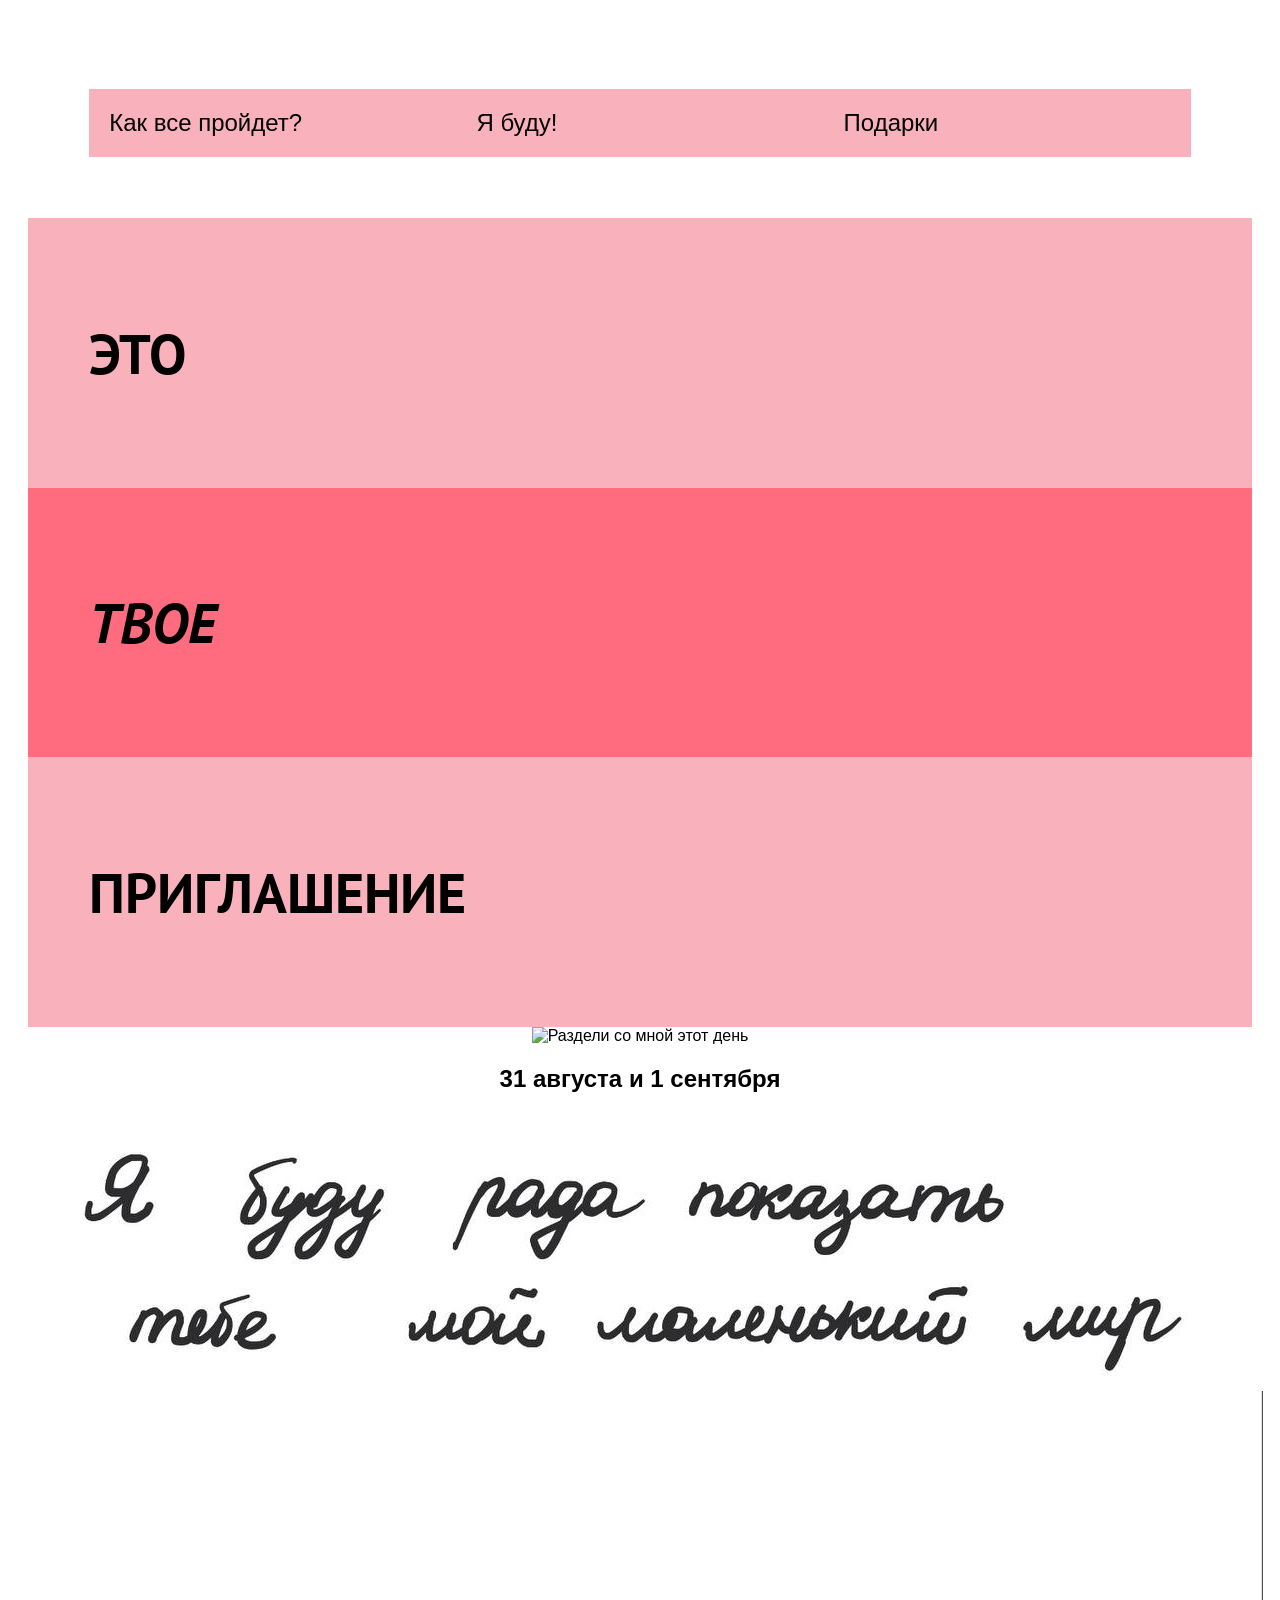
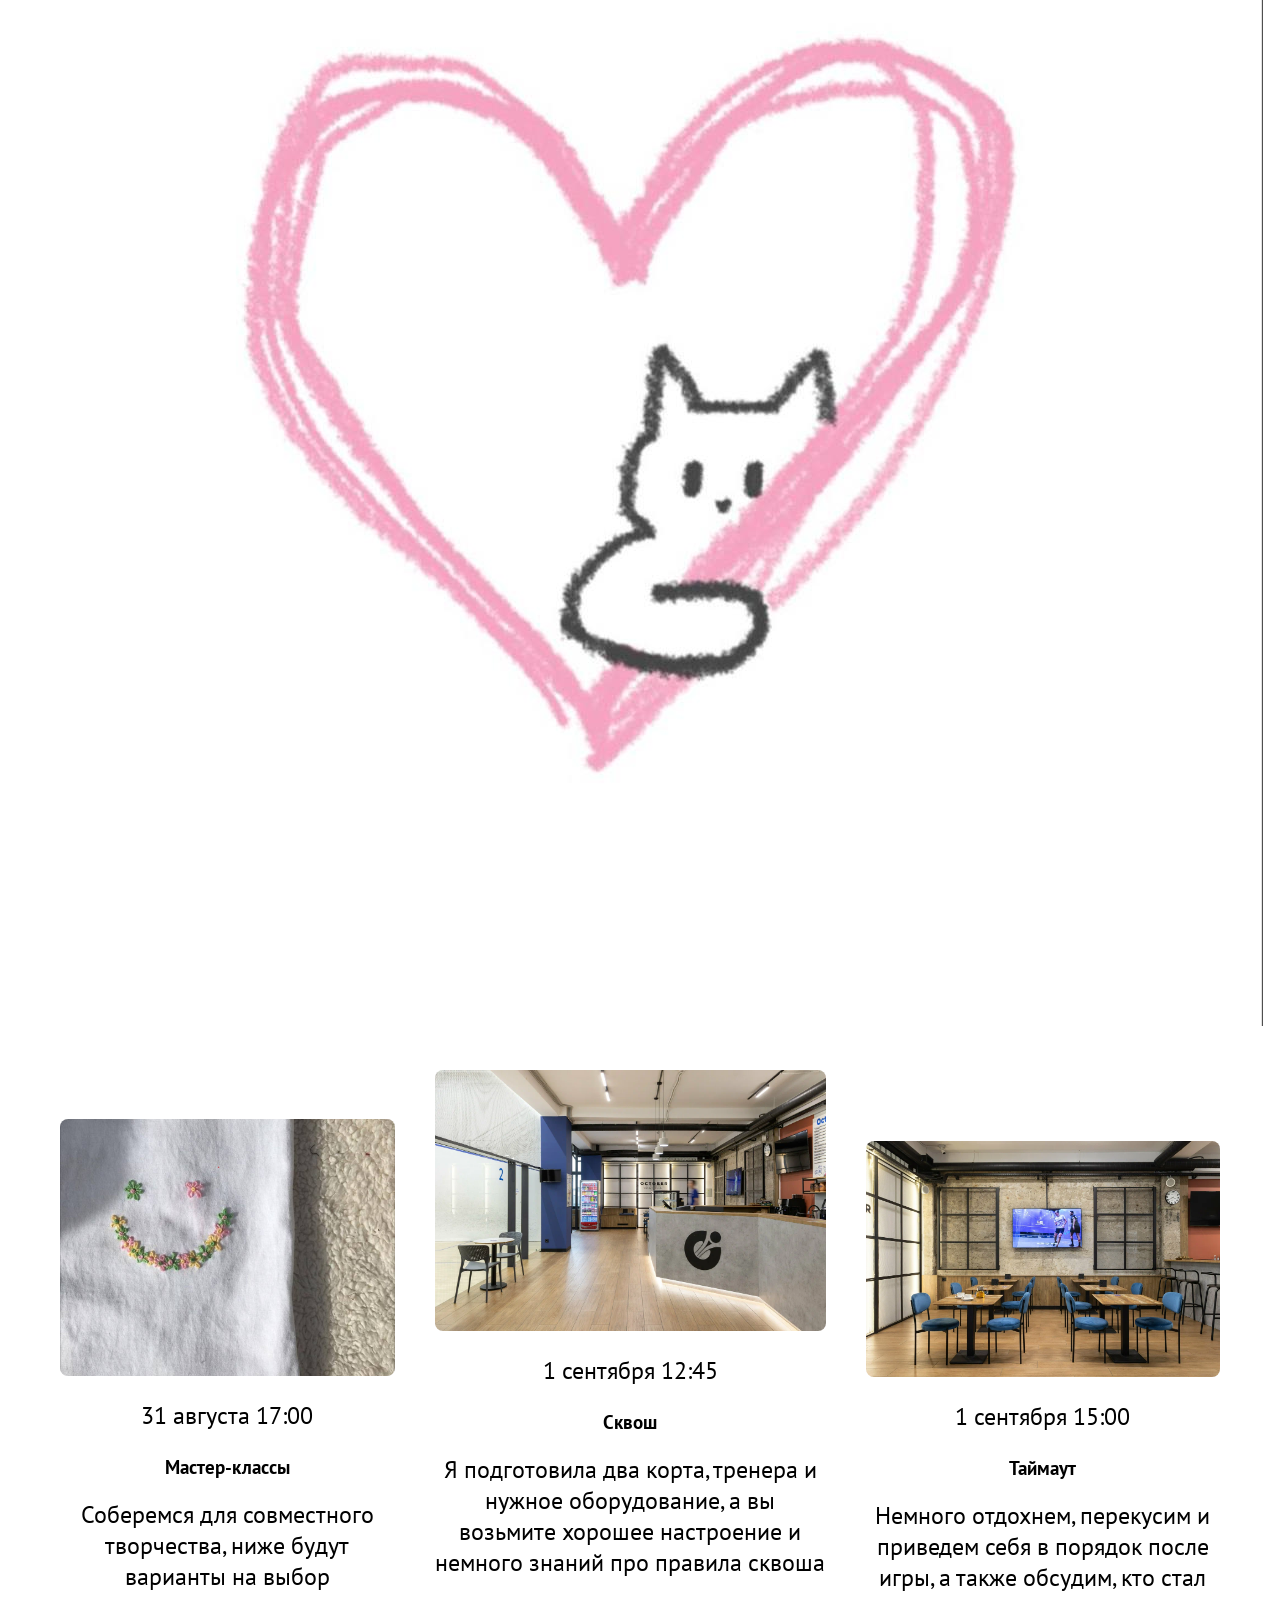
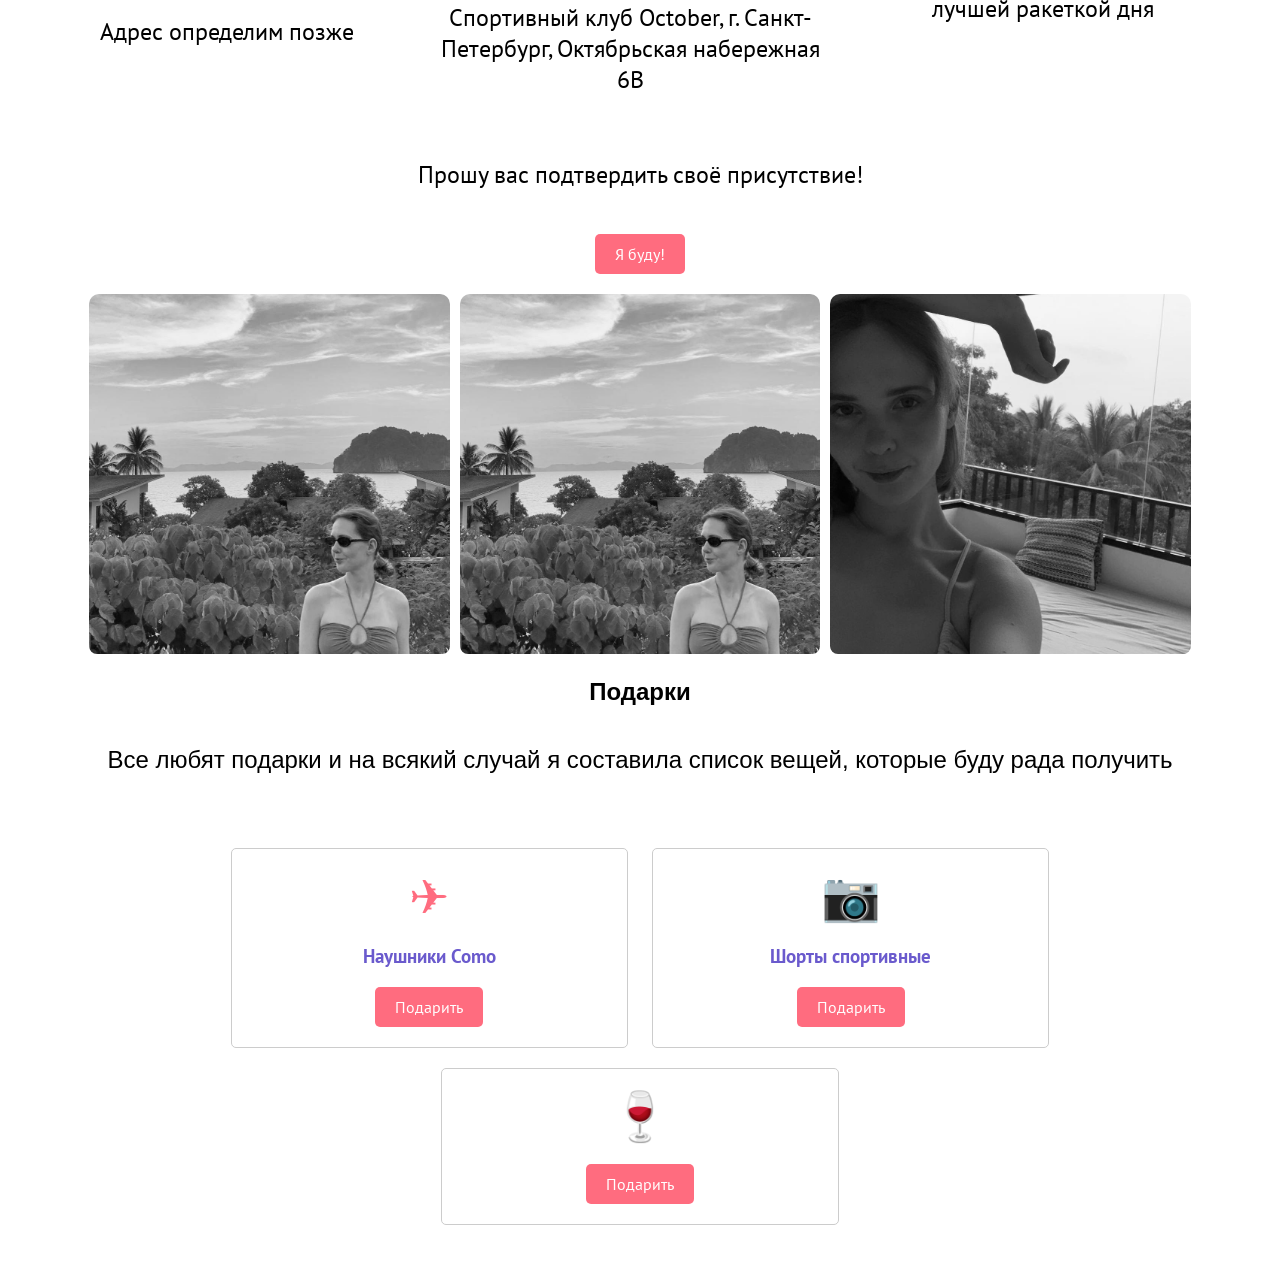
==== index.html @ d622cb95 "Update index.html" ====
<!DOCTYPE html>
<html lang="ru">
<head>
    <link rel="stylesheet" type="text/css" href="style.css">
    <meta charset="UTF-8">
    <title>Dasha's b-day</title>
    <link rel="preconnect" href="https://fonts.googleapis.com">
    <link rel="preconnect" href="https://fonts.gstatic.com" crossorigin>
    <link href="https://fonts.googleapis.com/css2?family=PT+Sans:ital,wght@0,400;0,700;1,400;1,700&display=swap" rel="stylesheet">
</head>
<body>
    <header>
        <div id="menu">
            <a href="#events">Как все пройдет?</a>
            <a href="#applying">Я буду!</a>
            <a href="#gift">Подарки</a>
        </div>
    </header>
    <div class="this">    
        <h1 class="this">ЭТО</h1>
    </div>
    <div class="yours">
        <h1 class="yours">ТВОЕ</h1>
    </div>
    <div class="invitation">
        <h1 class="invitation">ПРИГЛАШЕНИЕ</h1>
    </div class="main">
    <div class="string">
        <img src="string2.jpg"alt="Раздели со мной этот день">
    </div>
    <div class="date">
        <h2>31 августа и 1 сентября</h2>
    </div>
    <div class="string">
        <img src="string1.jpg"alt="Буду рада">
    </div>
    <div class="kitty">
        <img src="kitty.jpg"alt="Kitty">
    </div>
        <div class="content">
            <div class="event"  id="events">
                <img src="hobby.jpg" alt="Фото 3">
                <p>31 августа 17:00</p>
                <h3>Мастер-классы</h3>
                <p class="event-info">Соберемся для совместного творчества, ниже будут варианты на выбор</p>
                <p class="address">Адрес определим позже</p>
            </div>
            <div class="event">
                <img src="squash.webp" alt="Фото 1">
                <p>1 сентября 12:45</p>
                <h3>Сквош</h3>
                <p class="event-info">Я подготовила два корта, тренера и нужное оборудование, а вы возьмите хорошее настроение и немного знаний про правила сквоша</p>
                <p class="address">Спортивный клуб October, г. Санкт-Петербург, Октябрьская набережная 6В</p>
            </div>
            <div class="event">
                <img src="squash2.webp" alt="Фото 2">
                <p>1 сентября 15:00</p>
                <h3>Таймаут</h3>
                <p class="address">Немного отдохнем, перекусим и приведем себя в порядок после игры, а также обсудим, кто стал лучшей ракеткой дня</p>
            </div>
        </div>
        <div class="info">
            <p id="applying">Прошу вас подтвердить своё присутствие!</p>
            <button class="confirmation" onclick="openModal()">Я буду!</button>
            <div role="dialog" id="modal" class="modal">
                <div class="modal-content">
                    <span class="close" onclick="closeModal()">&times;</span>
                    <script src="https://forms.yandex.ru/_static/embed.js"></script>
                    <iframe id="iframeModal" src="https://forms.yandex.ru/u/66bcd2cb50569017d92f8693/?iframe=1" frameborder="0" name="ya-form-66bcd2cb50569017d92f8693"></iframe>
                </div>
            </div>
            <script>
                function openModal() {
                    document.getElementById('modal').style.display = 'block';
                }
        
                function closeModal() {
                    document.getElementById('modal').style.display = 'none';
                }
        
                window.onclick = function(event) {
                    var modal = document.getElementById('modal');
                    if (event.target == modal) {
                        closeModal();
                    }
                }
            </script>                
        </div>
        <div class="gallery">
            <div class="photo">
                <img src="photo2.jpg" alt="Фото 1">
            </div>
            <div class="photo">
                <img src="photo2.jpg"Фото 2">
            </div>
            <div class="photo">
                <img src="photo3.jpg" alt="Фото 3">
            </div>
        </div>
        <h2 class="header">Подарки</h2>
        <p class="gifts-container">
            Все любят подарки и на всякий случай я составила список вещей, которые буду рада получить
        </p>
        <div class="gifts-container">
            <div class="gift">
                <span class="gift-icon">&#x2708;</span>
                <h3><a href=""></a>Наушники Como</h3>
                <button type="button">Подарить</button>
            </div>
            <div class="gift">
                <span class="gift-icon">&#x1F4F7;</span>
                <h3><a href=""></a>Шорты спортивные</h3>
                <button type="button">Подарить</button>
            </div>
            <div class="gift" id="gift">
                <span class="gift-icon">&#x1F377;</span>
                <h3></h3>
                <button type="button">Подарить</button>
            </div>
        </div>    
</body>
</html>
---- style.css ----
body {
    font-family: sans-serif, 'PT Sans';
    background-color: #fff;
    color: #000;
    text-align: center;
    padding: 20px;
}

header {
    font-size: 20px;
    margin-bottom: 0px;
    display: flex;
    justify-content: space-between;
    padding: 0;
}

header a {
    color: #363636;
    width: 100%; /* Ensures that header spans the full width */
    background-color: #f9b2bc; /* Set color as #f9b2bc for the header */
    display: flex; /* Make the header a flex container */
    padding: 20px;
    font-size: 24px;
}

header #menu {
    padding: 5%;
    width: 100%; /* Menu items will occupy the entire width of the header */
    display: flex; /* List items positioned in a row */
    justify-content: space-around; /* Equal space between items */
}

header a {
    color: #000; /* black text */
    text-decoration: none; /* Removing underline from link */
    padding: 20px;
    transition: all 0.3s ease; /* Added transition for smooth change of color */
}

header a:hover {
    color: #666666;
}

h1 {
    font-family: 'PT Sans';
    font-size: 56px;
    padding: 5%;
}

div.this, div.invitation {
    display: flex;
    background-color: #f9b2bc;
}

div.yours {
    display: flex;
    background-color: #ff6c7f;
}

h1.this, h1.invitation {
    font-weight: bold;
    text-align: right;
}

h1.yours {
    font-style: italic;
    text-align: left;
}

@keyframes fadeIn {
  0% {opacity: 0;}
  100% {opacity: 1;}
}

.this, .yours, .invitation {
  opacity: 0;
  animation: fadeIn 2s ease-in-out forwards;
}

.this {
  animation-delay: 1s;
}

.yours {
  animation-delay: 2s;
}

.invitation {
  animation-delay: 3s;
}


p, .address {
    font-size: 24px; /* for .address it was 14px before */
    margin-top: 20px;
}

.content {
    display: flex;
    max-width: 1200px;
    margin: 20px auto;
    justify-content: space-around;
    align-items: center;
}

.event {
    font-family: 'PT Sans';
    margin: 20px;
}

.event img, .photo img {
    max-width: 100%;  
    border-radius: 8px;
}

.info {
    font-family: 'PT Sans';
    max-width: 500px;
    margin: 20px auto;
}

.info h3, .gift h3 {
    font-family: 'PT Sans';
    color: #6A5ACD;
}

#modal {
  display: none; 
  position: fixed;
  z-index: 1;
  left: 0;
  top: 0;
  width: 100%;
  height: 100%;
  overflow: auto;
  background-color: rgba(0,0,0,0.4);
}

#iframeModal {
  position: absolute;
  top: 50%;
  left: 50%;
  transform: translate(-50%, -50%);
  width: 80%;
  height: 80%;
  padding: 20px;
  border: 1px solid #888;
  border-radius: 2%;
  box-shadow: 0 4px 8px 0 rgba(0,0,0,0.2),0 6px 20px 0 rgba(0,0,0,0.8);
  animation: animatetop 0.4s;
}

@keyframes animatetop {
  from {top: -300px; opacity: 0}
  to {top: 0; opacity: 1}
}

.confirmation, .gift button {
    background-color: #ff6c7f;
    color: #fff;
    font-family: 'PT Sans';
    border: none;
    padding: 10px 20px;
    font-size: 16px;
    cursor: pointer;
    border-radius: 5px;
}

.confirmation {
    margin-top: 20px;
    font-family: 'PT Sans';
}

.close {
    color: #aaa;
    font-size: 28px; 
    font-weight: bold;
}

.close:hover,
.close:focus {
    color: black;
    text-decoration: none;
}

.gallery {
    display: flex;
    flex-wrap: wrap;
    width: 90%;
    max-width: 1200px;
    margin: 10px auto;
    gap: 10px;
    justify-content: center;
}

.photo {
    flex: 1 1 300px;
    border-radius: 10px;
    overflow: hidden;
}

.gifts-container {
    text-align: center;
    padding: 20px;
}

.gift {
    display: inline-block;
    width: 30%;
    margin: 10px;
    padding: 20px;
    border: 1px solid #ccc;
    border-radius: 5px;
}

.gift-icon {
    font-size: 48px;
    color: #ff6c7f;
}

.gift p {
    font-family: 'PT Sans';
    font-size: 14px;
    color: #666;
}

.gift button:hover {
    background-color: #f9b2bc;
}

address, .pt-sans-regular, .pt-sans-bold, .pt-sans-regular-italic, .pt-sans-bold-italic {
  font-family: "PT Sans", system-ui;
  font-weight: 400;
  font-style: normal;
}

.pt-sans-bold, .pt-sans-bold-italic {
  font-weight: 700;
}

.pt-sans-regular-italic, .pt-sans-bold-italic {
  font-style: italic;
}
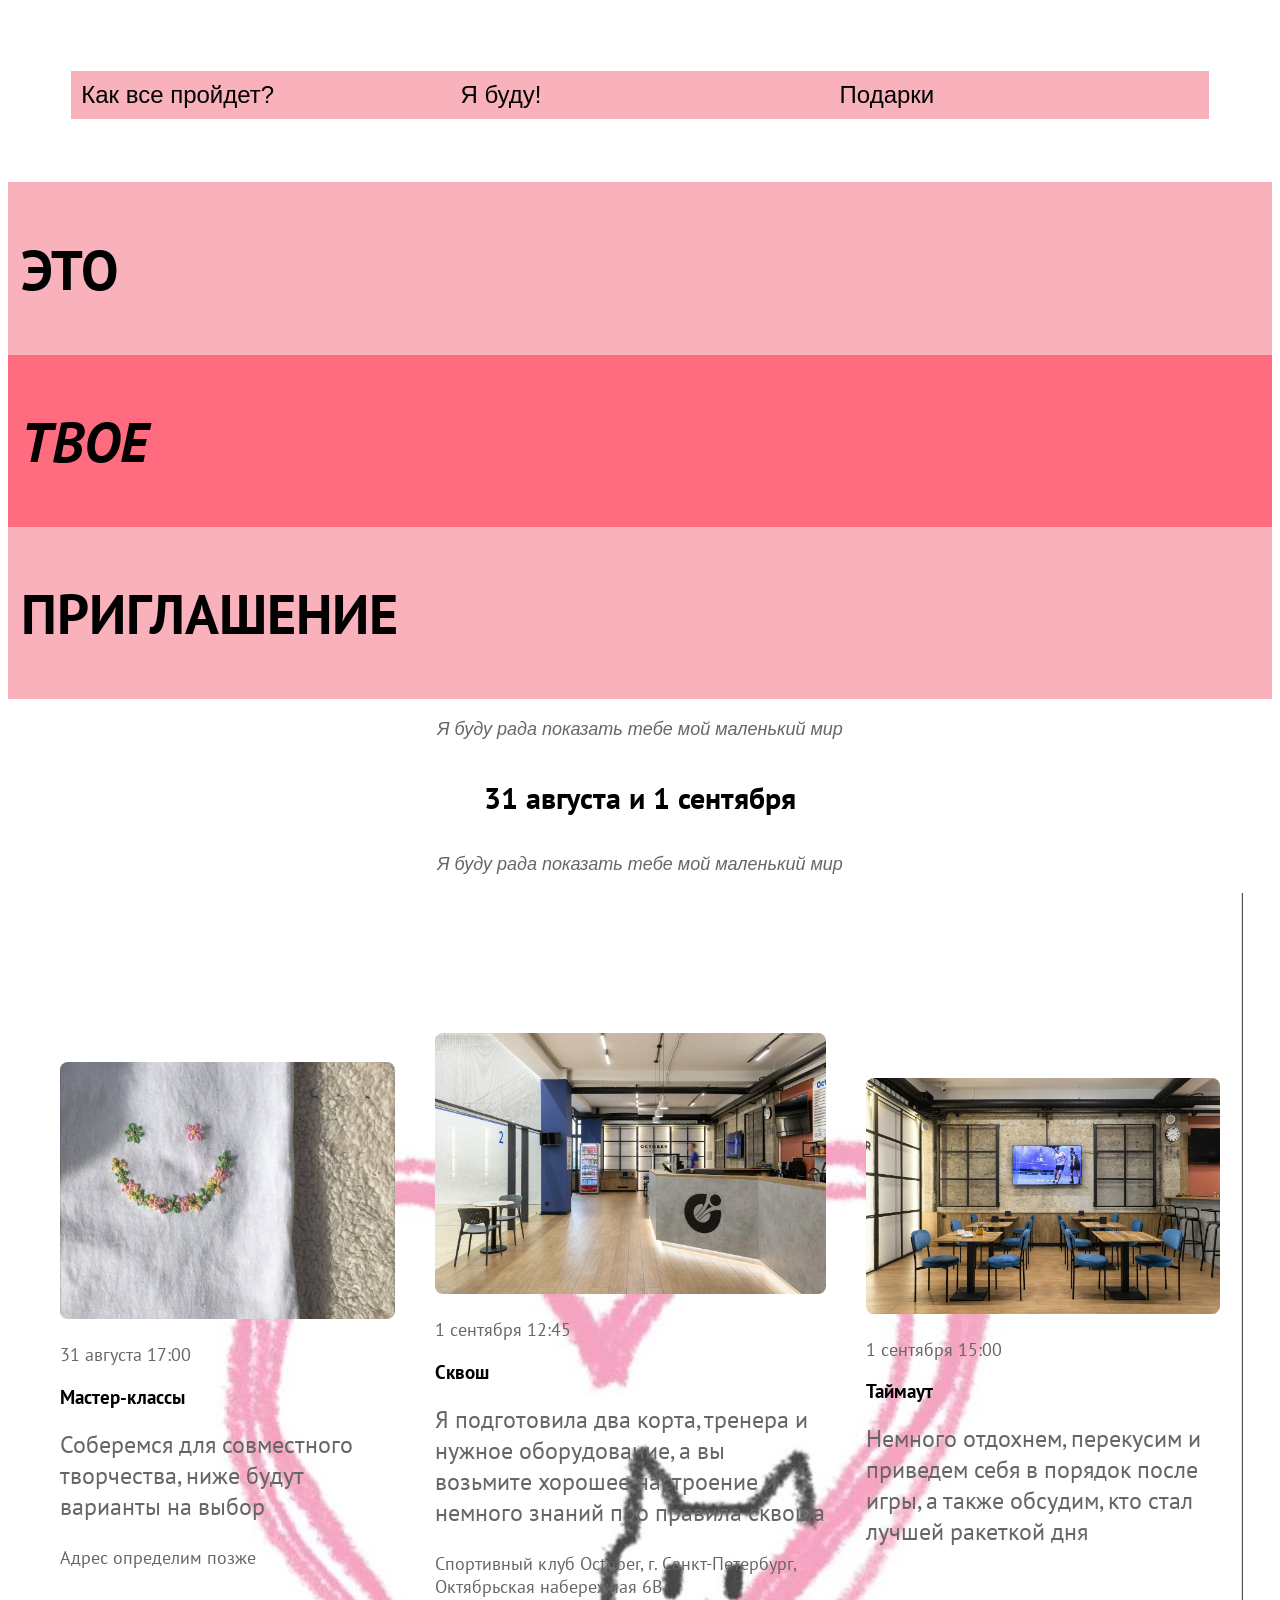
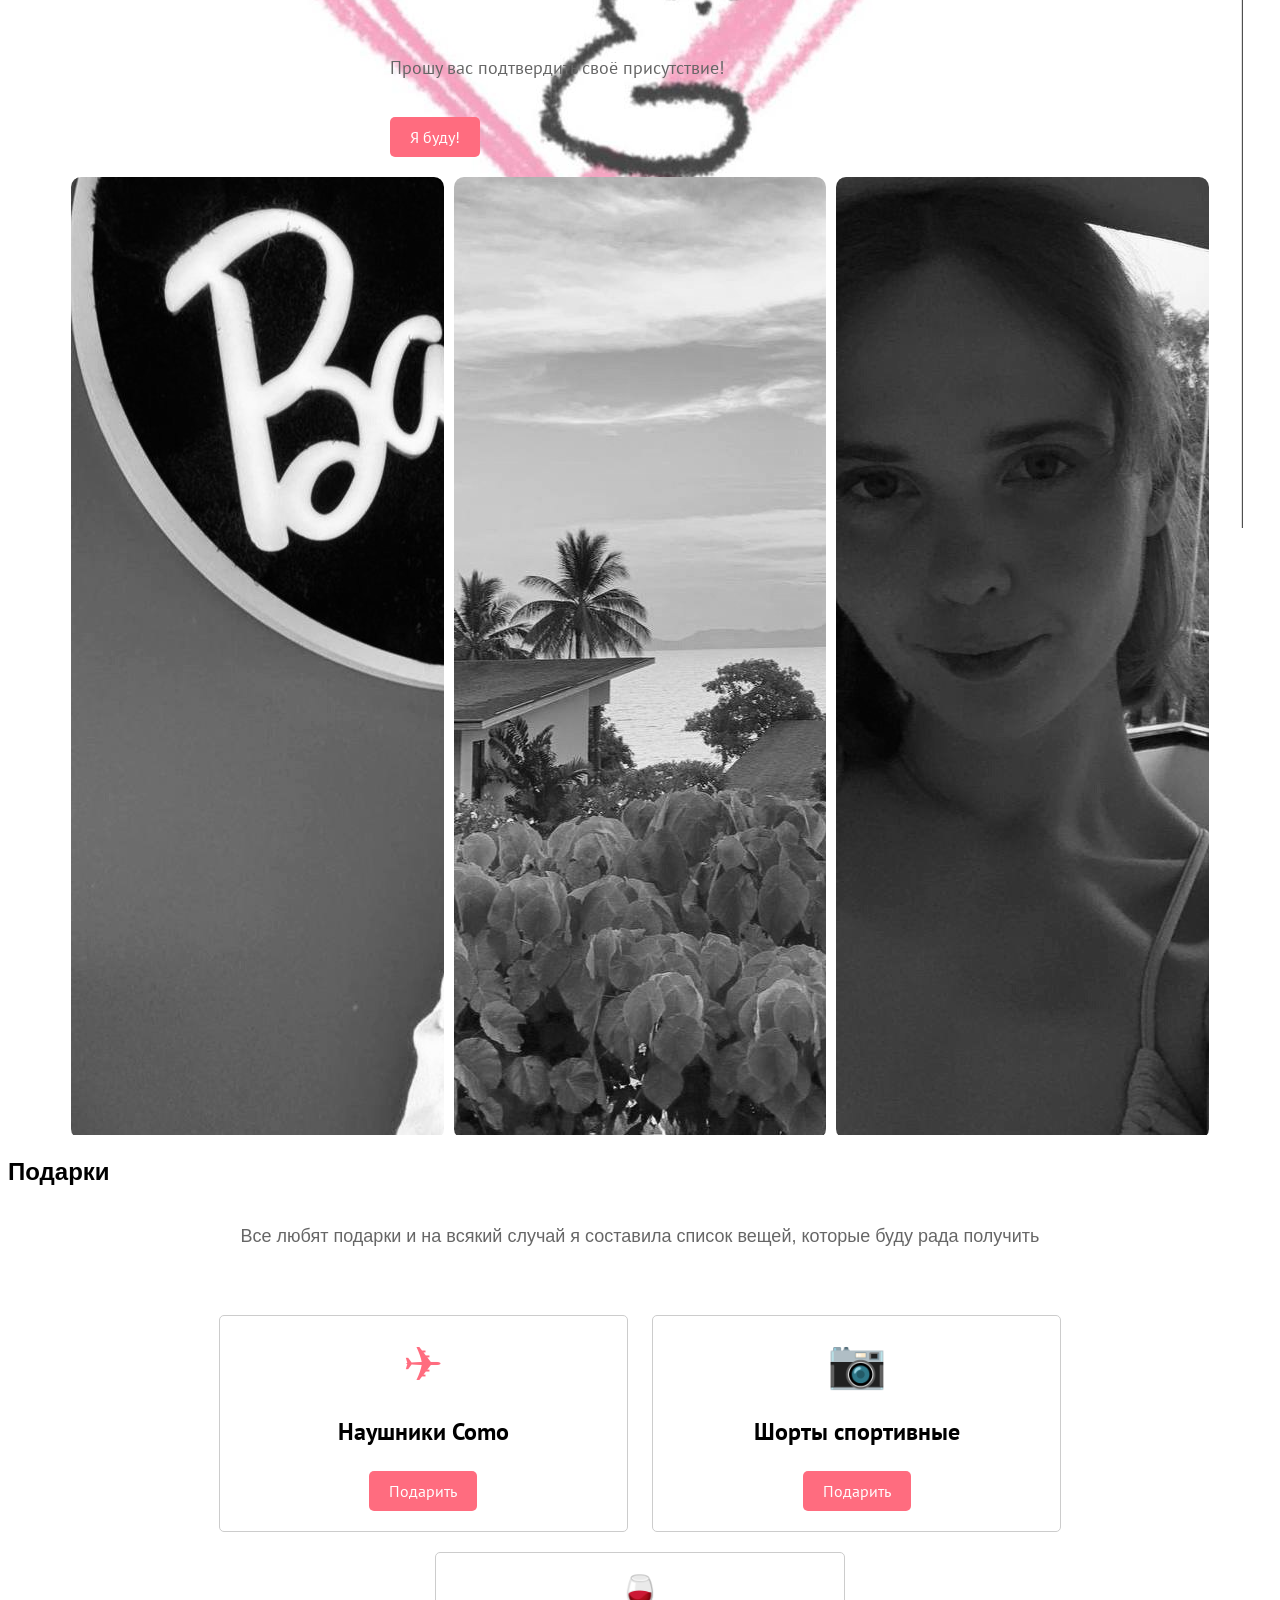
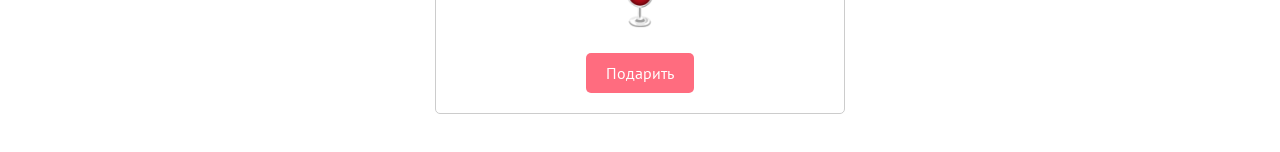
==== commit 13049f95: "Update index.html" ====
--- a/index.html
+++ b/index.html
@@ -26,13 +26,13 @@
         <h1 class="invitation">ПРИГЛАШЕНИЕ</h1>
     </div class="main">
     <div class="string">
-        <img src="string2.jpg"alt="Раздели со мной этот день">
+        <p>Я буду рада показать тебе мой маленький мир</p>
     </div>
     <div class="date">
         <h2>31 августа и 1 сентября</h2>
     </div>
     <div class="string">
-        <img src="string1.jpg"alt="Буду рада">
+        <p>Я буду рада показать тебе мой маленький мир</p>
     </div>
     <div class="kitty">
         <img src="kitty.jpg"alt="Kitty">
@@ -56,7 +56,7 @@
                 <img src="squash2.webp" alt="Фото 2">
                 <p>1 сентября 15:00</p>
                 <h3>Таймаут</h3>
-                <p class="address">Немного отдохнем, перекусим и приведем себя в порядок после игры, а также обсудим, кто стал лучшей ракеткой дня</p>
+                <p class="event-info">Немного отдохнем, перекусим и приведем себя в порядок после игры, а также обсудим, кто стал лучшей ракеткой дня</p>
             </div>
         </div>
         <div class="info">
@@ -88,16 +88,16 @@
         </div>
         <div class="gallery">
             <div class="photo">
-                <img src="photo2.jpg" alt="Фото 1">
+                <img src="photo1.jpg" alt="Фото 1">
             </div>
             <div class="photo">
-                <img src="photo2.jpg"Фото 2">
+                <img src="photo2.jpg" alt="Фото 2">
             </div>
             <div class="photo">
                 <img src="photo3.jpg" alt="Фото 3">
             </div>
         </div>
-        <h2 class="header">Подарки</h2>
+        <h2 class="header" id="gift">Подарки</h2>
         <p class="gifts-container">
             Все любят подарки и на всякий случай я составила список вещей, которые буду рада получить
         </p>
--- a/style.css
+++ b/style.css
@@ -2,8 +2,8 @@
     font-family: sans-serif, 'PT Sans';
     background-color: #fff;
     color: #000;
-    text-align: center;
-    padding: 20px;
+    text-align: left;
+    padding: 0;
 }
 
 header {
@@ -18,6 +18,7 @@
     color: #363636;
     width: 100%; /* Ensures that header spans the full width */
     background-color: #f9b2bc; /* Set color as #f9b2bc for the header */
+    text-align: center;
     display: flex; /* Make the header a flex container */
     padding: 20px;
     font-size: 24px;
@@ -33,8 +34,8 @@
 header a {
     color: #000; /* black text */
     text-decoration: none; /* Removing underline from link */
-    padding: 20px;
-    transition: all 0.3s ease; /* Added transition for smooth change of color */
+    padding: 10px;
+    transition: all 0.1s ease; /* Added transition for smooth change of color */
 }
 
 header a:hover {
@@ -44,7 +45,13 @@
 h1 {
     font-family: 'PT Sans';
     font-size: 56px;
-    padding: 5%;
+    padding: 1%;
+}
+
+.string p {
+    text-align: center;
+    font-style: italic;
+    font-weight: lighter;
 }
 
 div.this, div.invitation {
@@ -67,6 +74,19 @@
     text-align: left;
 }
 
+.date h2 {
+    font-family: 'PT Sans';
+    font-size: 30px;
+    padding: 1%;
+    text-align: center;
+}
+
+.kitty {
+    display: flexbox;
+    max-width: 100px;
+    max-height: 100px;
+}
+
 @keyframes fadeIn {
   0% {opacity: 0;}
   100% {opacity: 1;}
@@ -91,8 +111,9 @@
 
 
 p, .address {
-    font-size: 24px; /* for .address it was 14px before */
+    font-size: 18px; /* for .address it was 14px before */
     margin-top: 20px;
+    color: #666;
 }
 
 .content {
@@ -108,11 +129,17 @@
     margin: 20px;
 }
 
-.event img, .photo img {
+.event img, .photo img .string img{
     max-width: 100%;  
     border-radius: 8px;
 }
 
+p.event-info {
+    font-family: 'PT Sans';
+    font-size: 24px;
+    color: #666;
+}
+
 .info {
     font-family: 'PT Sans';
     max-width: 500px;
@@ -121,7 +148,8 @@
 
 .info h3, .gift h3 {
     font-family: 'PT Sans';
-    color: #6A5ACD;
+    font-size: 24px;
+    color: #000000;
 }
 
 #modal {
@@ -164,6 +192,7 @@
     font-size: 16px;
     cursor: pointer;
     border-radius: 5px;
+    align-items: center;
 }
 
 .confirmation {
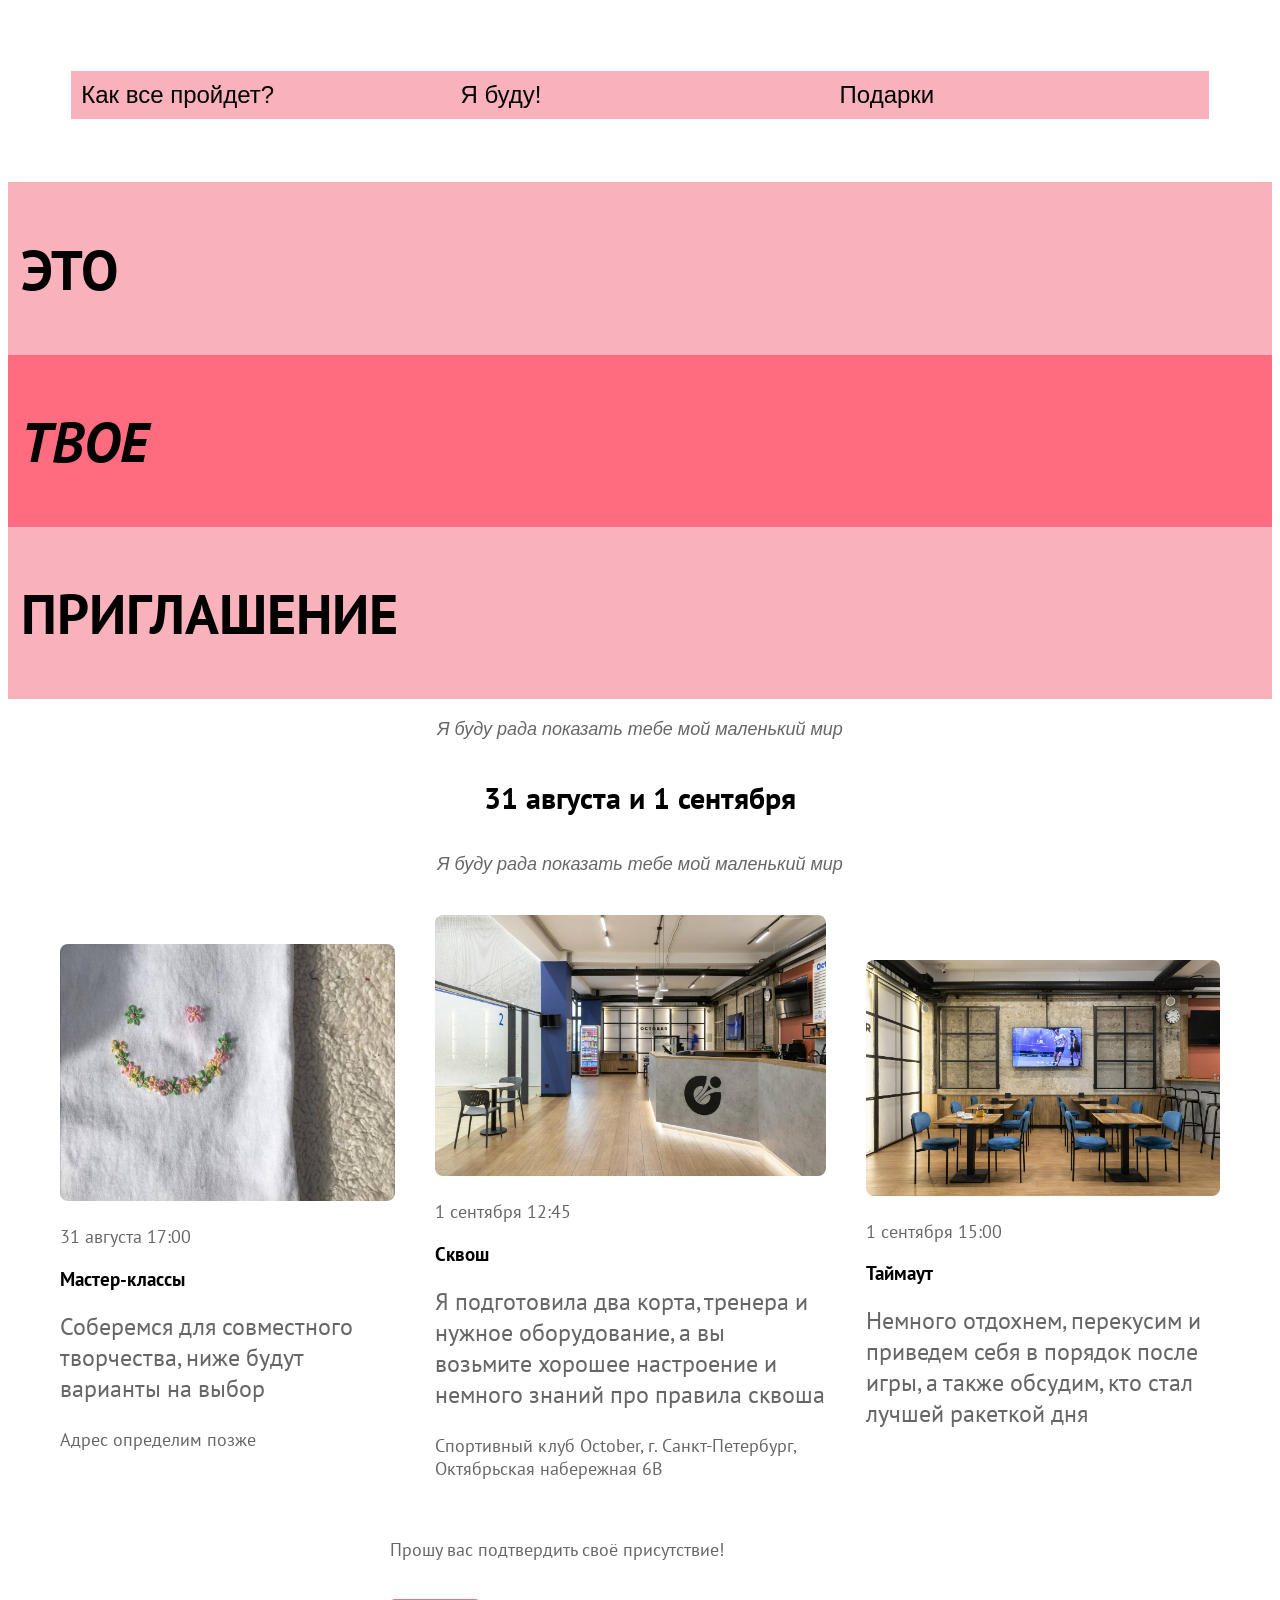
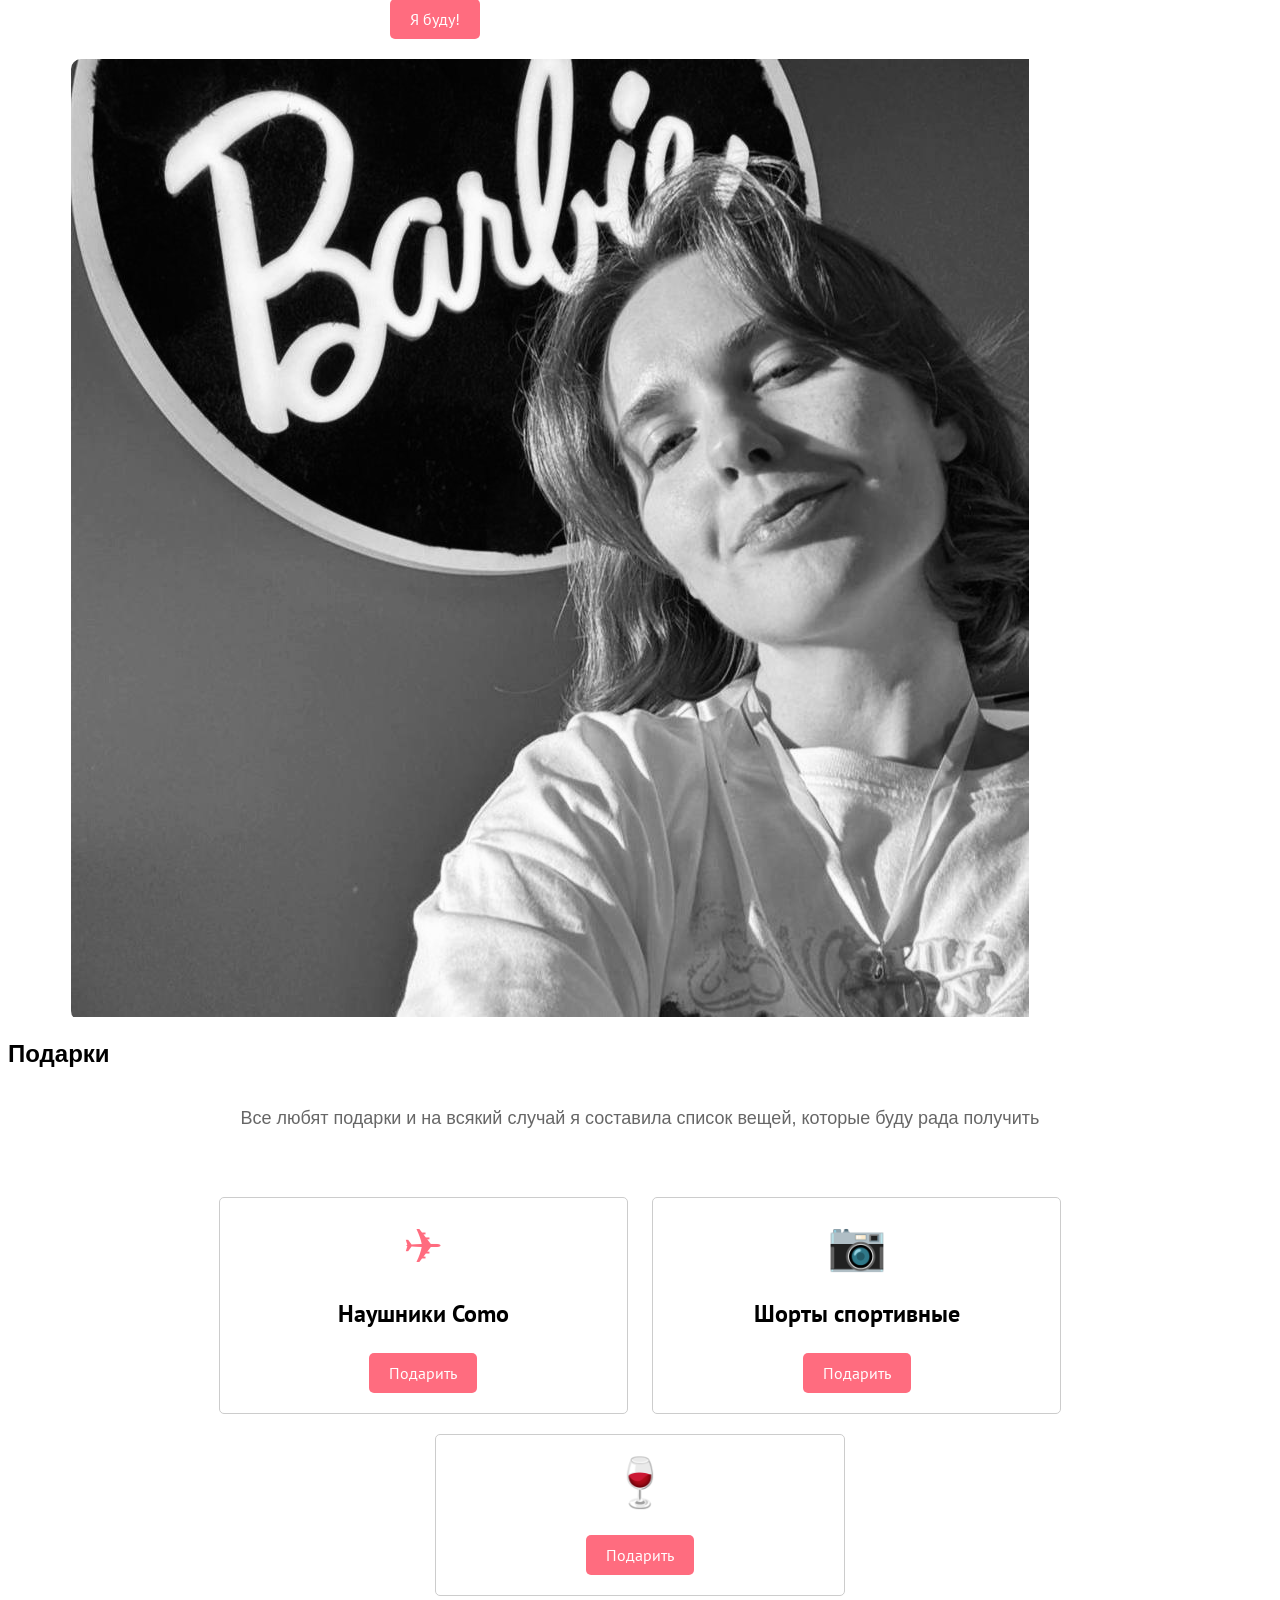
==== commit abf76e7a: "Update index.html" ====
--- a/index.html
+++ b/index.html
@@ -33,9 +33,6 @@
     </div>
     <div class="string">
         <p>Я буду рада показать тебе мой маленький мир</p>
-    </div>
-    <div class="kitty">
-        <img src="kitty.jpg"alt="Kitty">
     </div>
         <div class="content">
             <div class="event"  id="events">
@@ -90,12 +87,6 @@
             <div class="photo">
                 <img src="photo1.jpg" alt="Фото 1">
             </div>
-            <div class="photo">
-                <img src="photo2.jpg" alt="Фото 2">
-            </div>
-            <div class="photo">
-                <img src="photo3.jpg" alt="Фото 3">
-            </div>
         </div>
         <h2 class="header" id="gift">Подарки</h2>
         <p class="gifts-container">
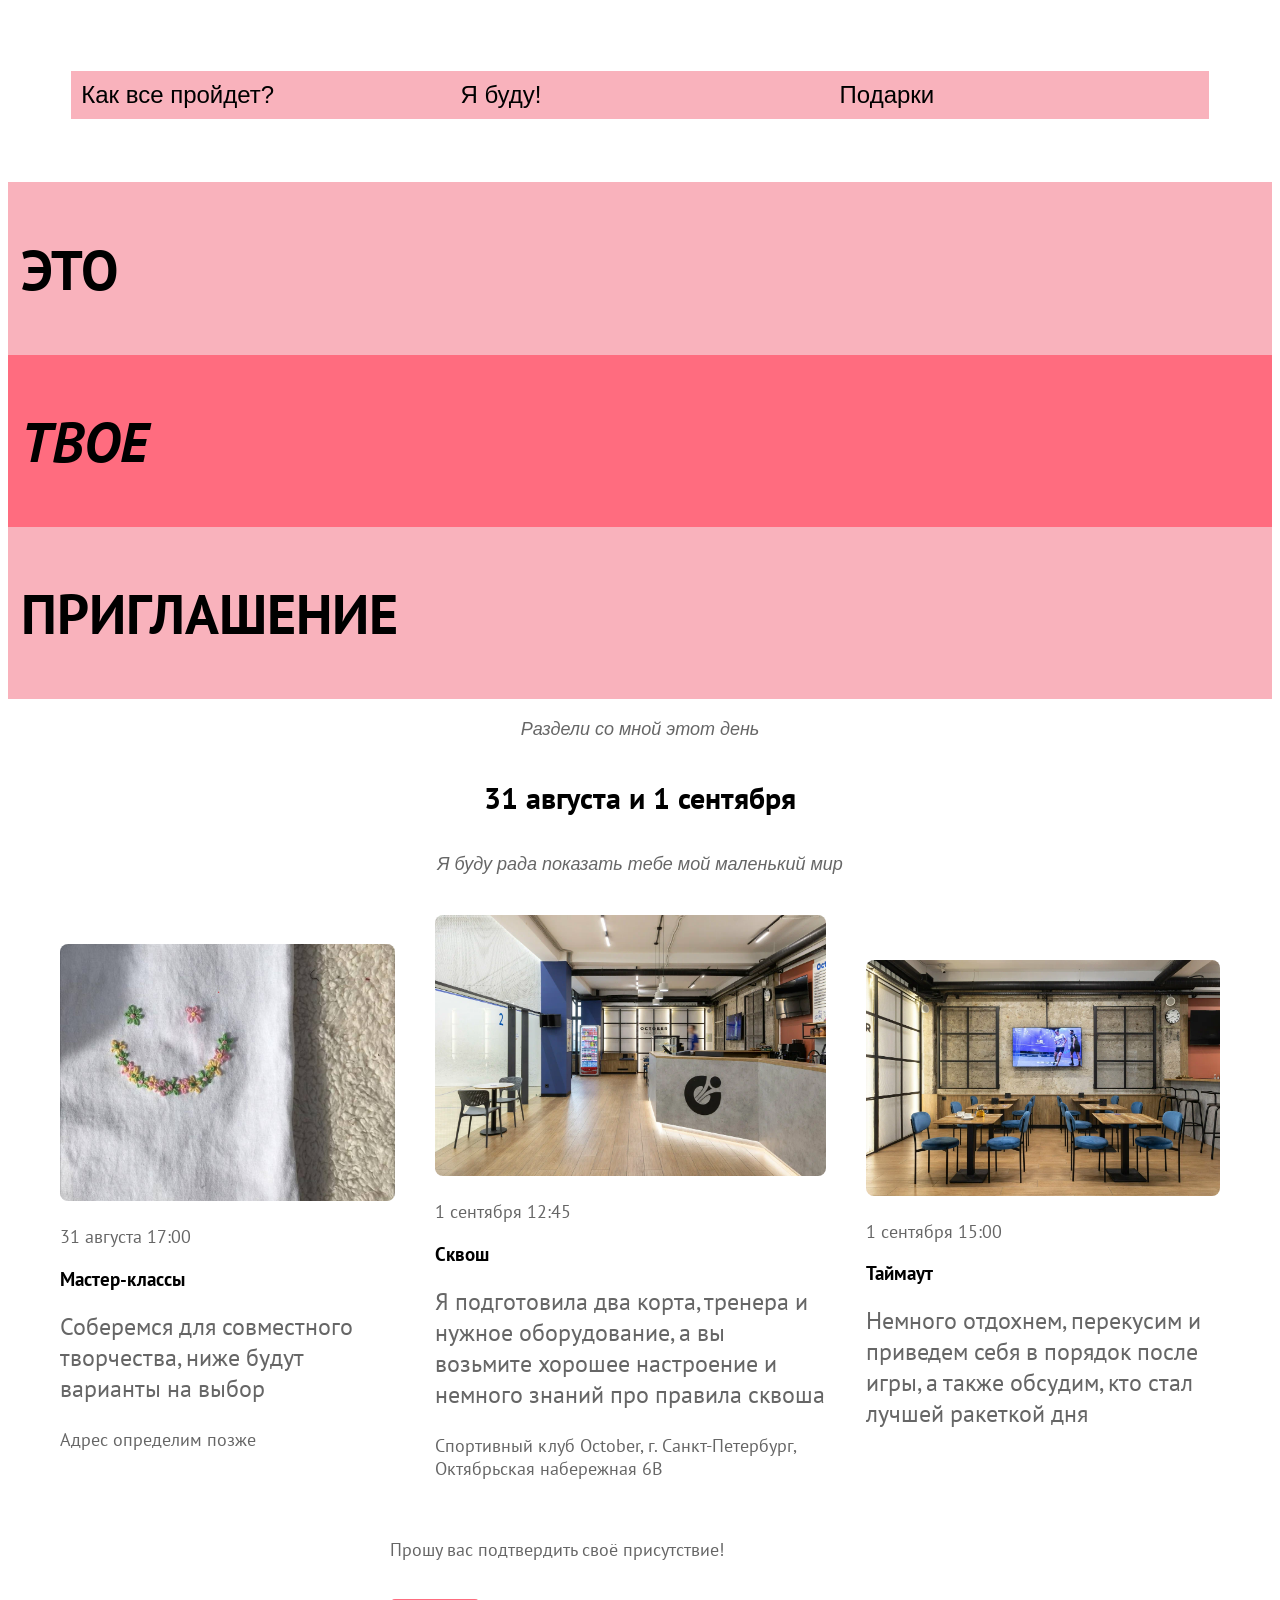
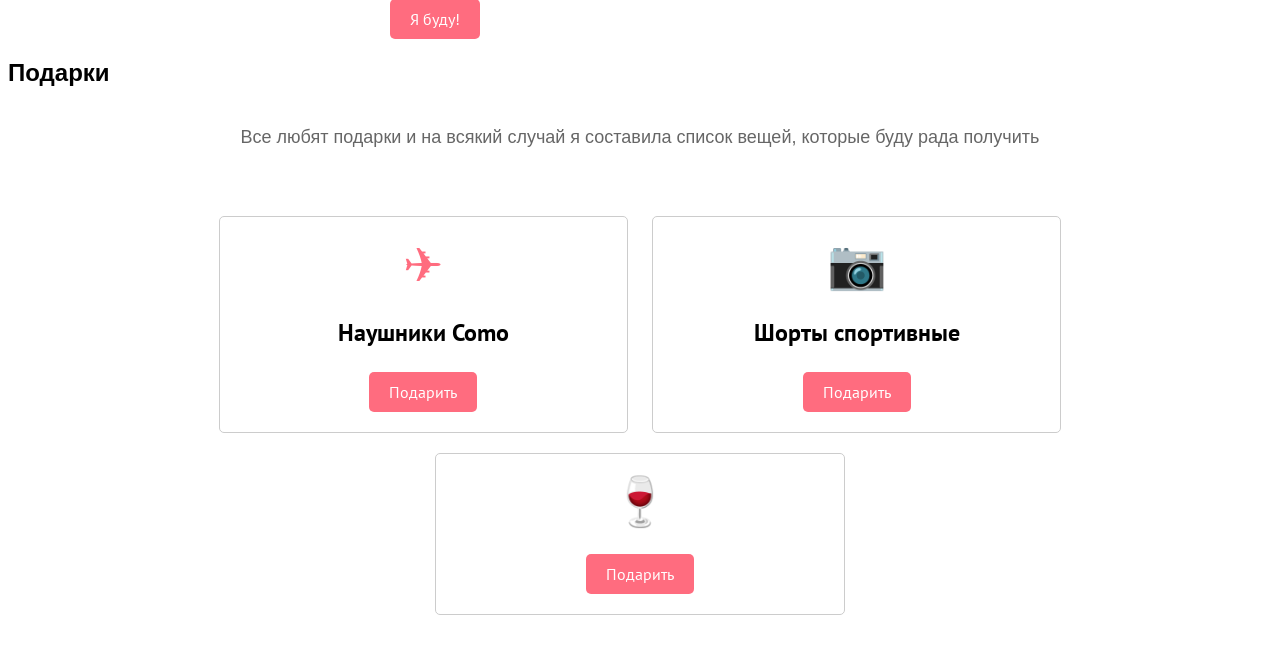
==== commit e61647ec: "Update index.html" ====
--- a/index.html
+++ b/index.html
@@ -26,16 +26,16 @@
         <h1 class="invitation">ПРИГЛАШЕНИЕ</h1>
     </div class="main">
     <div class="string">
-        <p>Я буду рада показать тебе мой маленький мир</p>
+        <p>Раздели со мной этот день</p>
     </div>
-    <div class="date">
+    <div class="date" id="events">
         <h2>31 августа и 1 сентября</h2>
     </div>
     <div class="string">
         <p>Я буду рада показать тебе мой маленький мир</p>
     </div>
         <div class="content">
-            <div class="event"  id="events">
+            <div class="event">
                 <img src="hobby.jpg" alt="Фото 3">
                 <p>31 августа 17:00</p>
                 <h3>Мастер-классы</h3>
@@ -83,11 +83,6 @@
                 }
             </script>                
         </div>
-        <div class="gallery">
-            <div class="photo">
-                <img src="photo1.jpg" alt="Фото 1">
-            </div>
-        </div>
         <h2 class="header" id="gift">Подарки</h2>
         <p class="gifts-container">
             Все любят подарки и на всякий случай я составила список вещей, которые буду рада получить
--- a/style.css
+++ b/style.css
@@ -79,12 +79,6 @@
     font-size: 30px;
     padding: 1%;
     text-align: center;
-}
-
-.kitty {
-    display: flexbox;
-    max-width: 100px;
-    max-height: 100px;
 }
 
 @keyframes fadeIn {
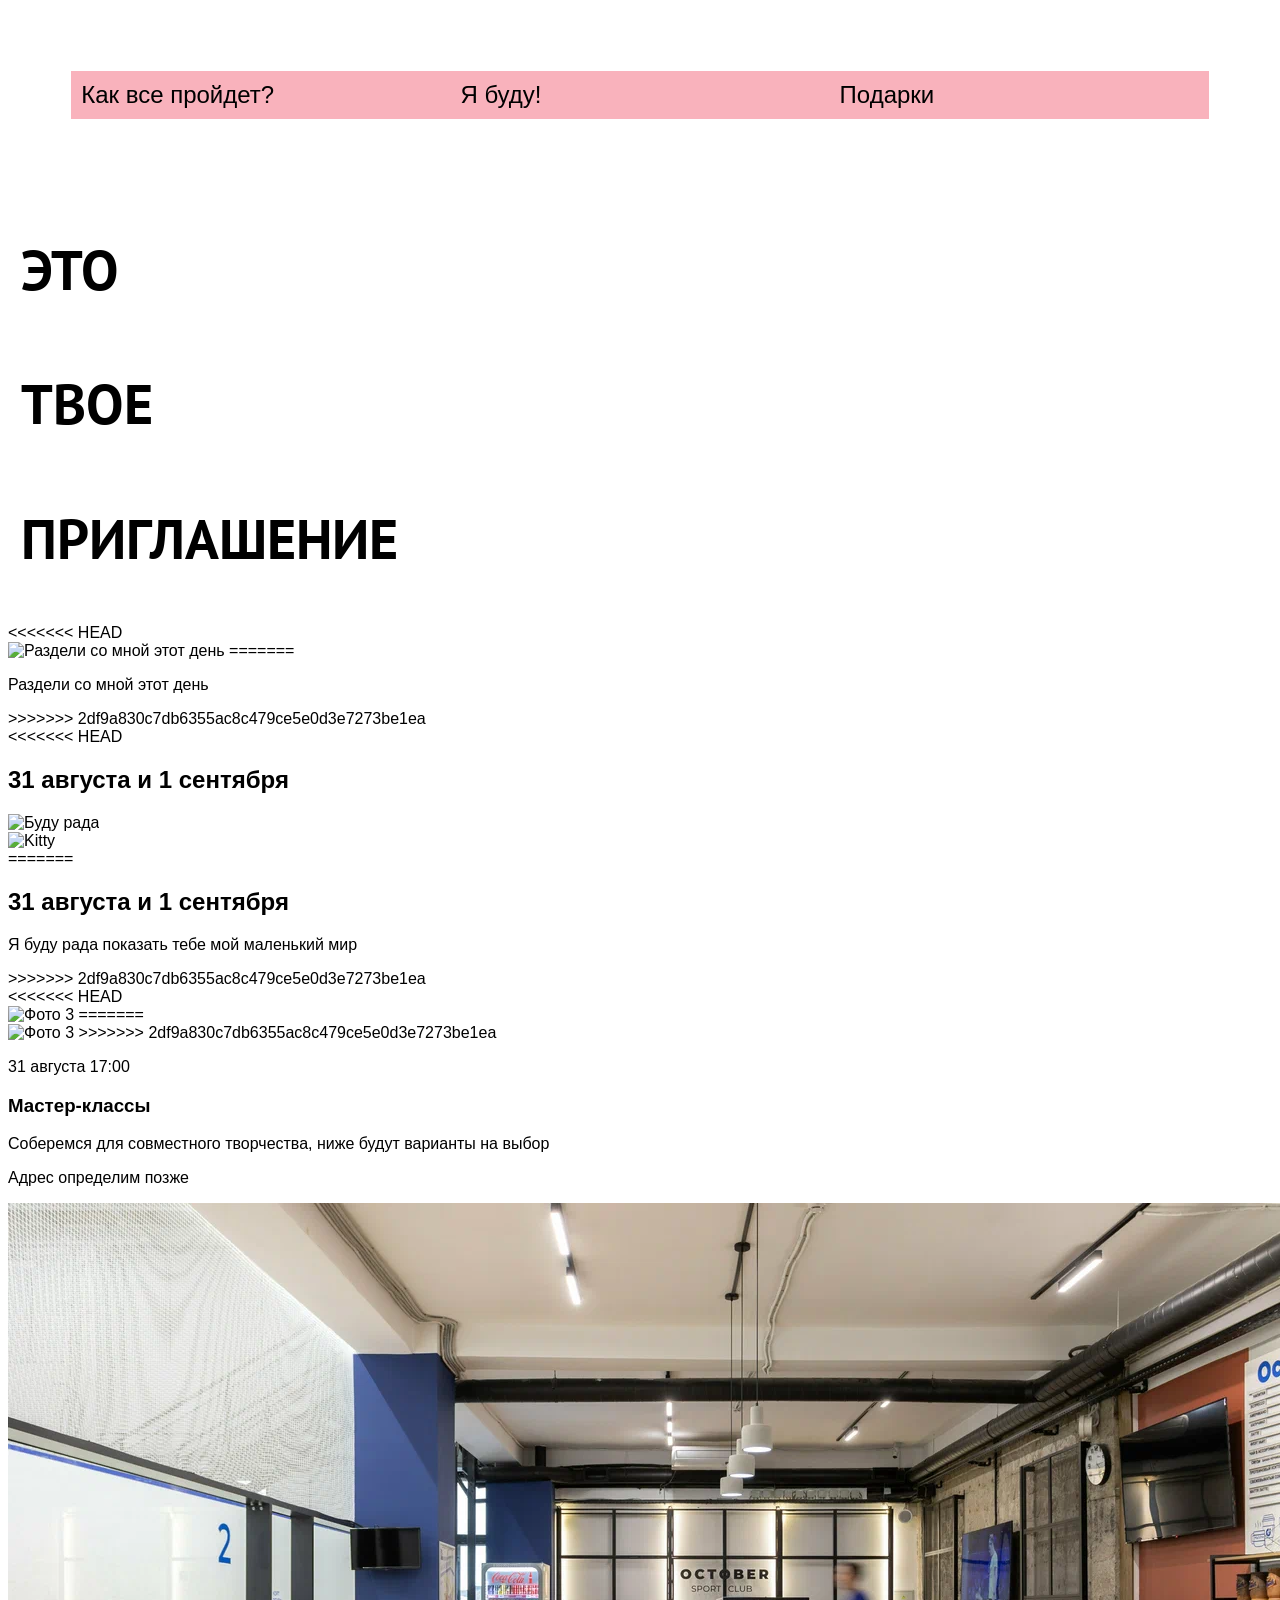
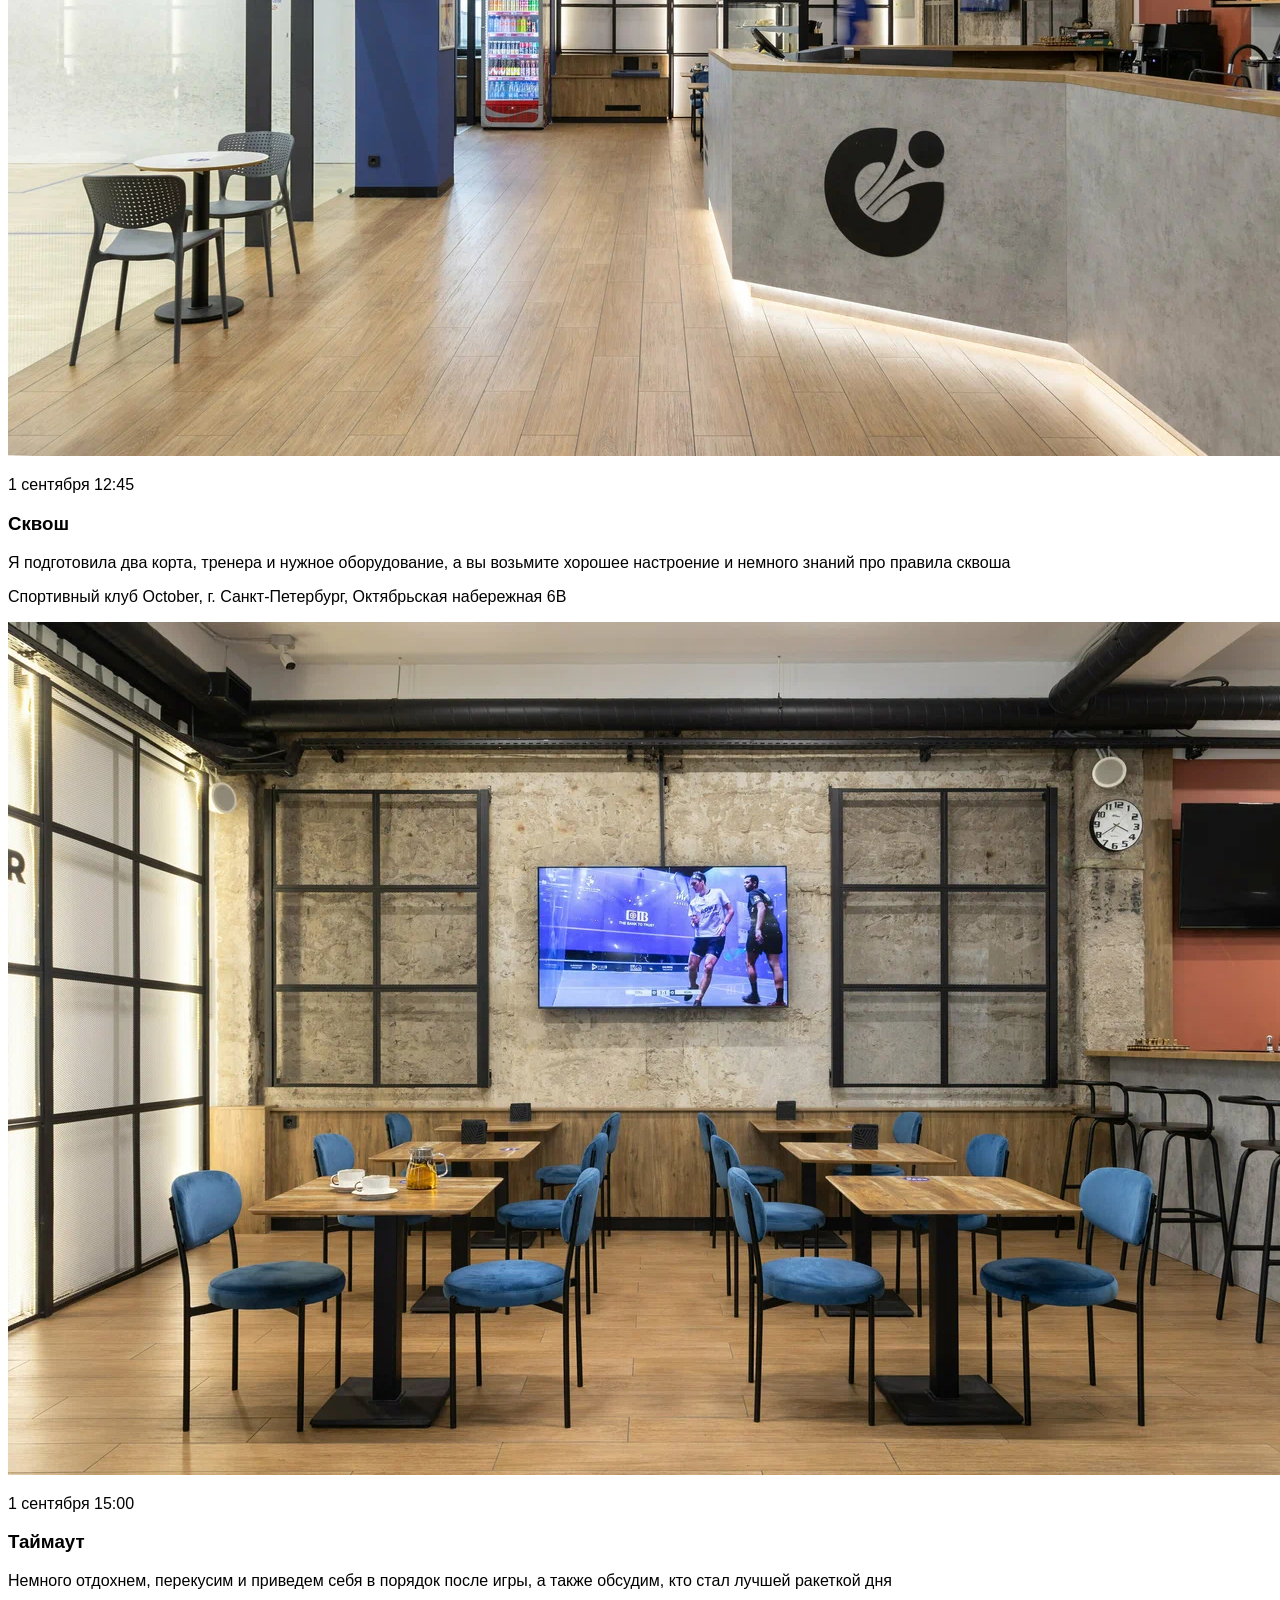
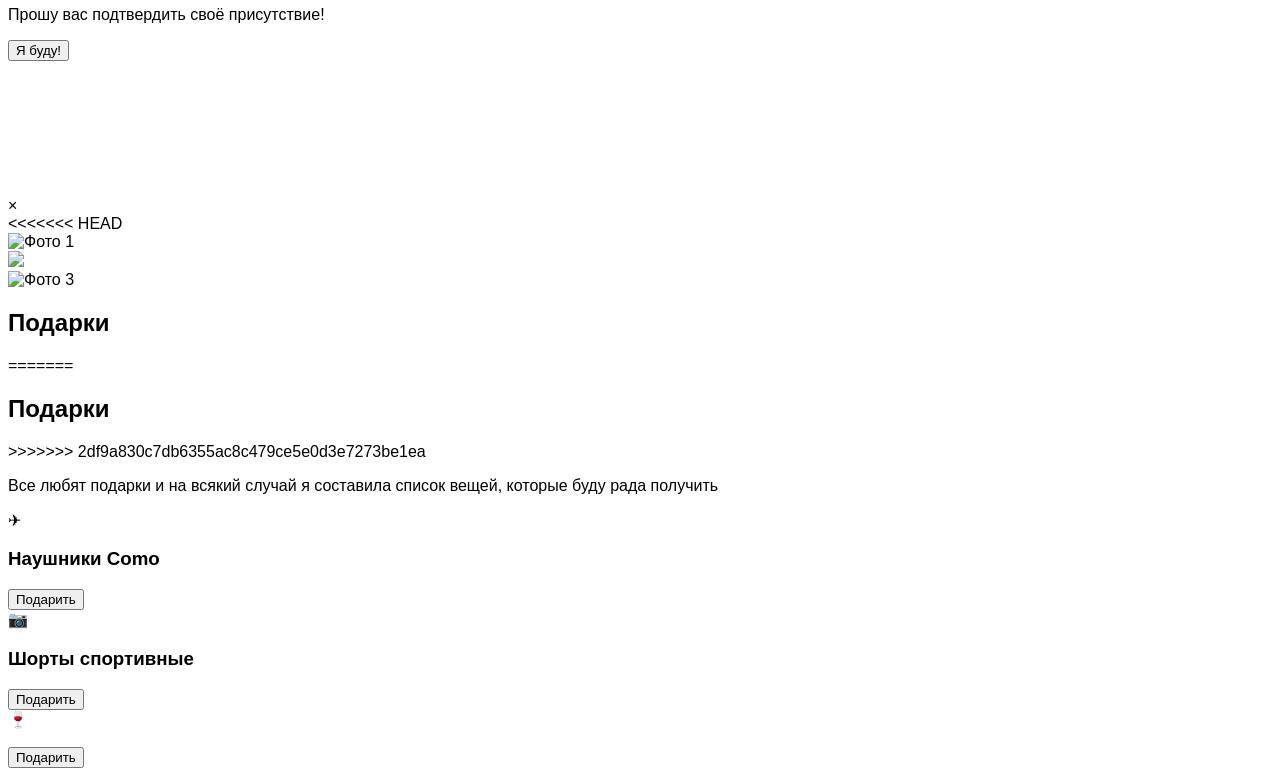
==== commit 674f281a: "mes" ====
--- a/index.html
+++ b/index.html
@@ -24,19 +24,42 @@
     </div>
     <div class="invitation">
         <h1 class="invitation">ПРИГЛАШЕНИЕ</h1>
+<<<<<<< HEAD
+    </div class="main">
+    <div>
+        <img src="string2.jpeg"alt="Раздели со мной этот день">
+=======
     </div class="main">
     <div class="string">
         <p>Раздели со мной этот день</p>
+>>>>>>> 2df9a830c7db6355ac8c479ce5e0d3e7273be1ea
     </div>
+<<<<<<< HEAD
+    <div class="date">
+        <h2>31 августа и 1 сентября</h2>
+    </div>
+    <div>
+        <img src="string1.jpeg"alt="Буду рада">
+    </div>
+    <div>
+        <img src="kitty.jpeg"alt="Kitty">
+    </div>
+=======
     <div class="date" id="events">
         <h2>31 августа и 1 сентября</h2>
     </div>
     <div class="string">
         <p>Я буду рада показать тебе мой маленький мир</p>
     </div>
+>>>>>>> 2df9a830c7db6355ac8c479ce5e0d3e7273be1ea
         <div class="content">
+<<<<<<< HEAD
+            <div class="event"  id="events">
+                <img src="hobby.jpeg" alt="Фото 3">
+=======
             <div class="event">
                 <img src="hobby.jpg" alt="Фото 3">
+>>>>>>> 2df9a830c7db6355ac8c479ce5e0d3e7273be1ea
                 <p>31 августа 17:00</p>
                 <h3>Мастер-классы</h3>
                 <p class="event-info">Соберемся для совместного творчества, ниже будут варианты на выбор</p>
@@ -83,7 +106,22 @@
                 }
             </script>                
         </div>
+<<<<<<< HEAD
+        <div class="gallery">
+            <div class="photo">
+                <img src="photo2.jpg" alt="Фото 1">
+            </div>
+            <div class="photo">
+                <img src="photo2.jpg"Фото 2">
+            </div>
+            <div class="photo">
+                <img src="photo3.jpg" alt="Фото 3">
+            </div>
+        </div>
+        <h2 class="header">Подарки</h2>
+=======
         <h2 class="header" id="gift">Подарки</h2>
+>>>>>>> 2df9a830c7db6355ac8c479ce5e0d3e7273be1ea
         <p class="gifts-container">
             Все любят подарки и на всякий случай я составила список вещей, которые буду рада получить
         </p>
@@ -105,4 +143,4 @@
             </div>
         </div>    
 </body>
-</html>
+</html>
--- a/style.css
+++ b/style.css
@@ -47,11 +47,20 @@
     font-size: 56px;
     padding: 1%;
 }
+<<<<<<< HEAD
+
+.string {
+=======
 
 .string p {
     text-align: center;
     font-style: italic;
     font-weight: lighter;
+}
+
+div.this, div.invitation {
+>>>>>>> 2df9a830c7db6355ac8c479ce5e0d3e7273be1ea
+    display: flex;
 }
 
 div.this, div.invitation {
@@ -73,12 +82,21 @@
     font-style: italic;
     text-align: left;
 }
+<<<<<<< HEAD
+
+h2 {
+    font-family: 'PT Sans';
+    font-size: 20px;
+    padding: 1%;
+    text-align: center;
+=======
 
 .date h2 {
     font-family: 'PT Sans';
     font-size: 30px;
     padding: 1%;
     text-align: center;
+>>>>>>> 2df9a830c7db6355ac8c479ce5e0d3e7273be1ea
 }
 
 @keyframes fadeIn {
@@ -90,6 +108,27 @@
   opacity: 0;
   animation: fadeIn 2s ease-in-out forwards;
 }
+<<<<<<< HEAD
+
+.this {
+  animation-delay: 1s;
+}
+
+.yours {
+  animation-delay: 2s;
+}
+
+.invitation {
+  animation-delay: 3s;
+}
+
+
+p, .address {
+    font-size: 24px; /* for .address it was 14px before */
+    margin-top: 20px;
+}
+
+=======
 
 .this {
   animation-delay: 1s;
@@ -110,6 +149,7 @@
     color: #666;
 }
 
+>>>>>>> 2df9a830c7db6355ac8c479ce5e0d3e7273be1ea
 .content {
     display: flex;
     max-width: 1200px;
@@ -127,6 +167,9 @@
     max-width: 100%;  
     border-radius: 8px;
 }
+<<<<<<< HEAD
+
+=======
 
 p.event-info {
     font-family: 'PT Sans';
@@ -134,16 +177,24 @@
     color: #666;
 }
 
+>>>>>>> 2df9a830c7db6355ac8c479ce5e0d3e7273be1ea
 .info {
     font-family: 'PT Sans';
     max-width: 500px;
     margin: 20px auto;
 }
+<<<<<<< HEAD
+
+.info h3, .gift h3 {
+    font-family: 'PT Sans';
+    color: #6A5ACD;
+=======
 
 .info h3, .gift h3 {
     font-family: 'PT Sans';
     font-size: 24px;
     color: #000000;
+>>>>>>> 2df9a830c7db6355ac8c479ce5e0d3e7273be1ea
 }
 
 #modal {
@@ -185,11 +236,18 @@
     padding: 10px 20px;
     font-size: 16px;
     cursor: pointer;
+<<<<<<< HEAD
+    border-radius: 5px;
+}
+
+.confirmation {
+=======
     border-radius: 5px;
     align-items: center;
 }
 
 .confirmation {
+>>>>>>> 2df9a830c7db6355ac8c479ce5e0d3e7273be1ea
     margin-top: 20px;
     font-family: 'PT Sans';
 }
@@ -261,6 +319,13 @@
   font-weight: 700;
 }
 
+<<<<<<< HEAD
 .pt-sans-regular-italic, .pt-sans-bold-italic {
   font-style: italic;
 }
+=======
+.pt-sans-regular-italic, .pt-sans-bold-italic {
+  font-style: italic;
+}
+
+>>>>>>> 2df9a830c7db6355ac8c479ce5e0d3e7273be1ea
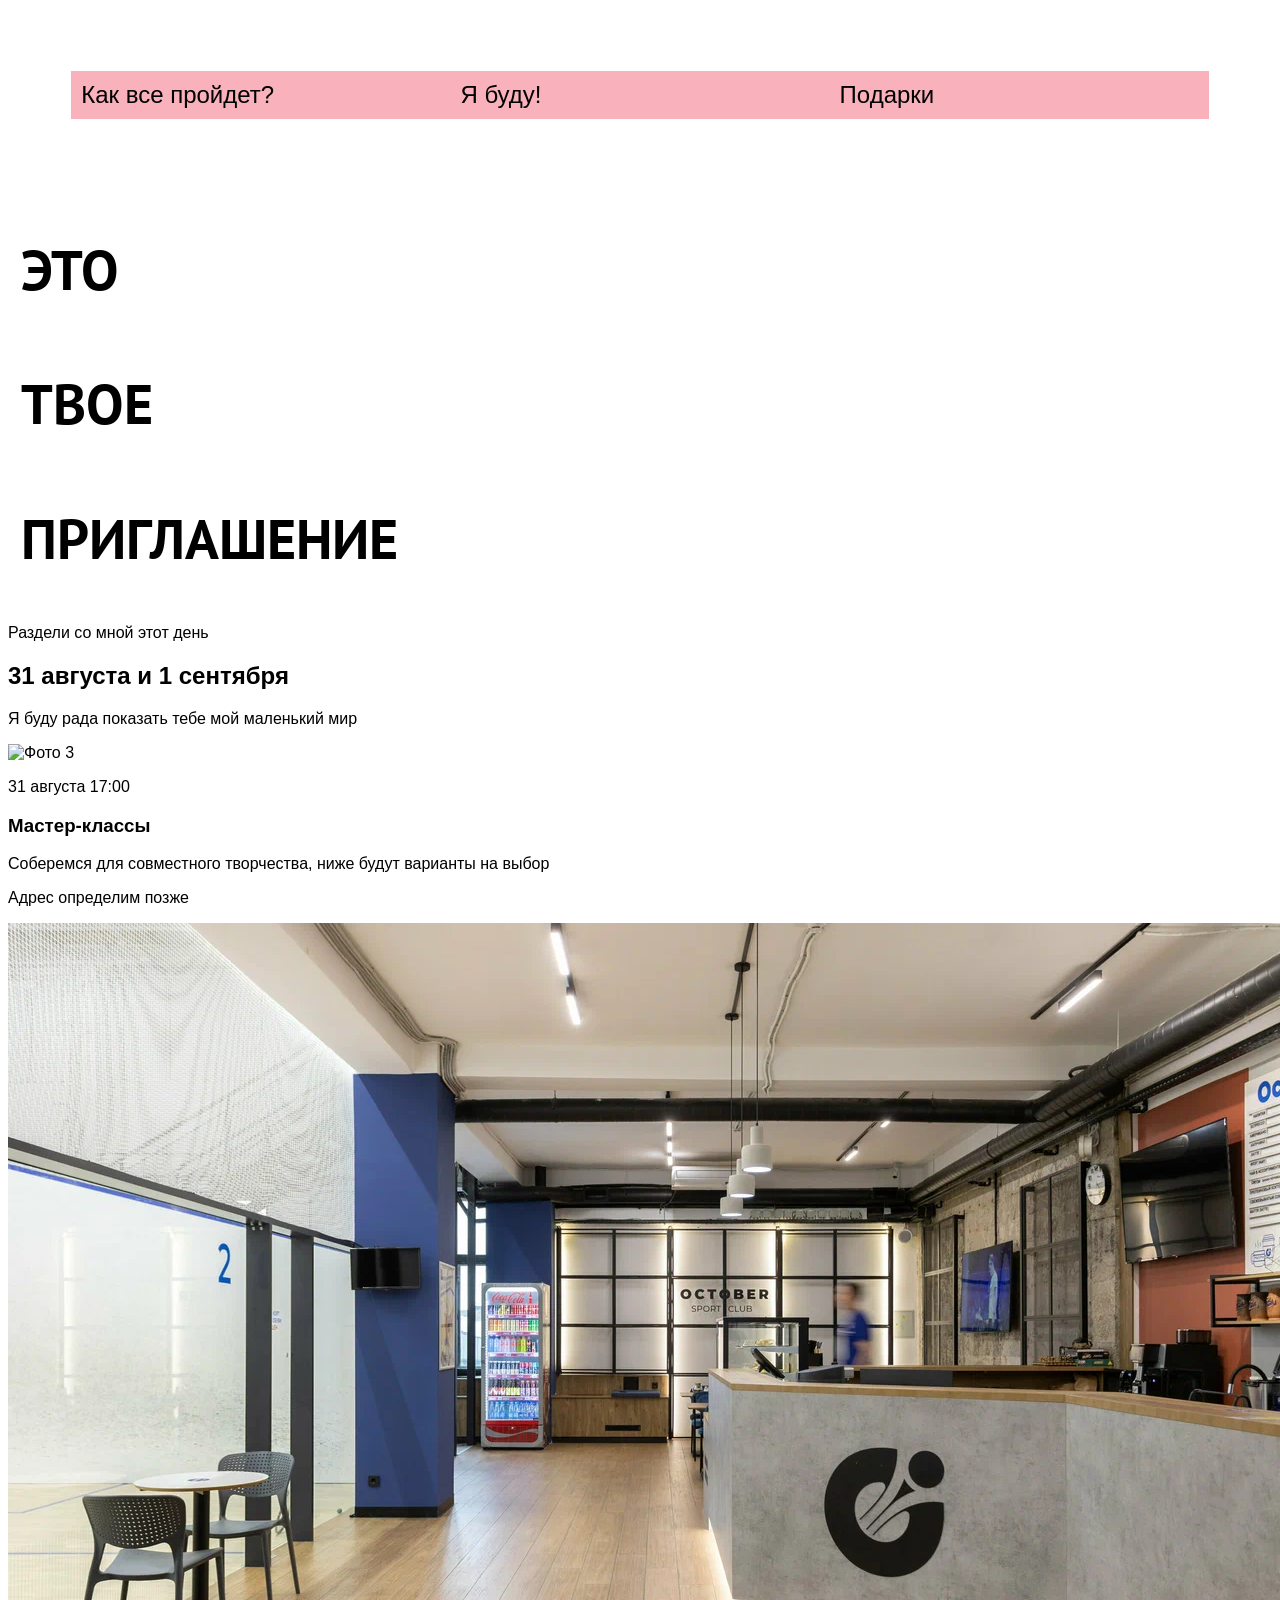
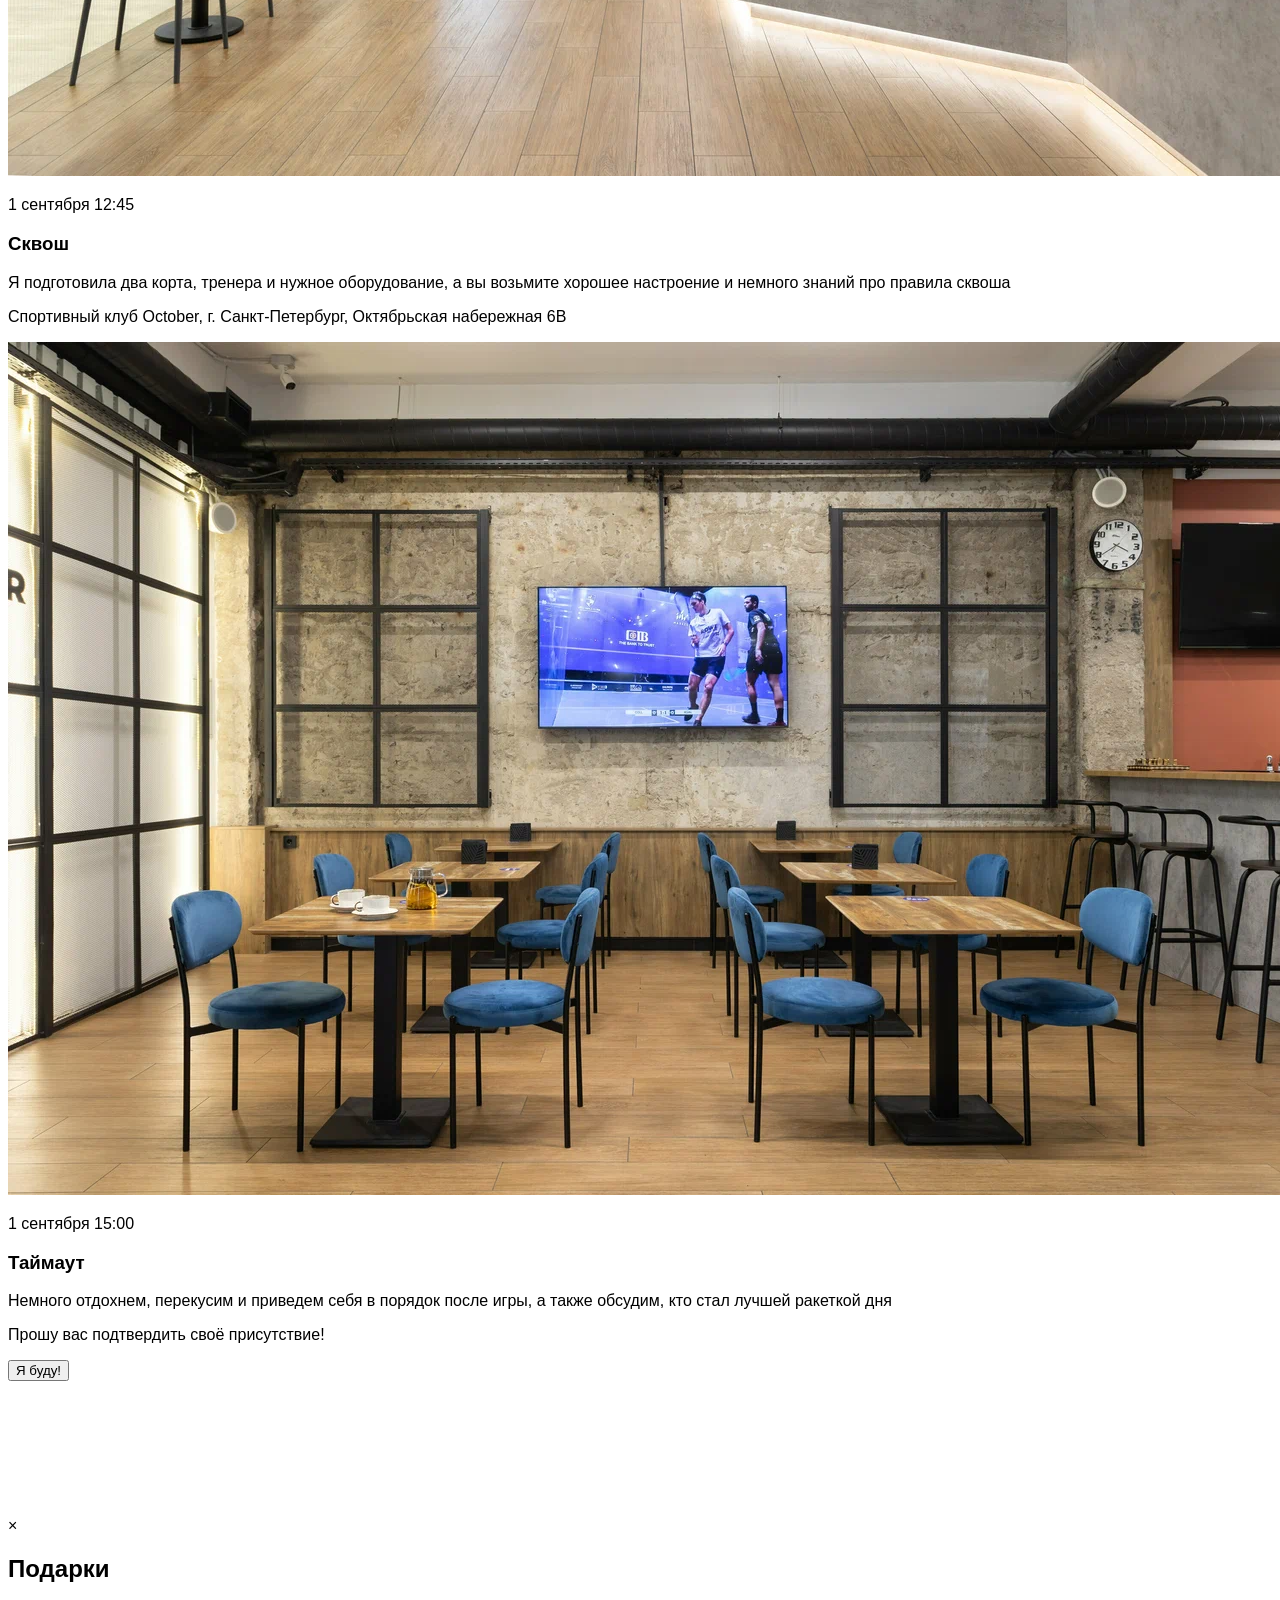
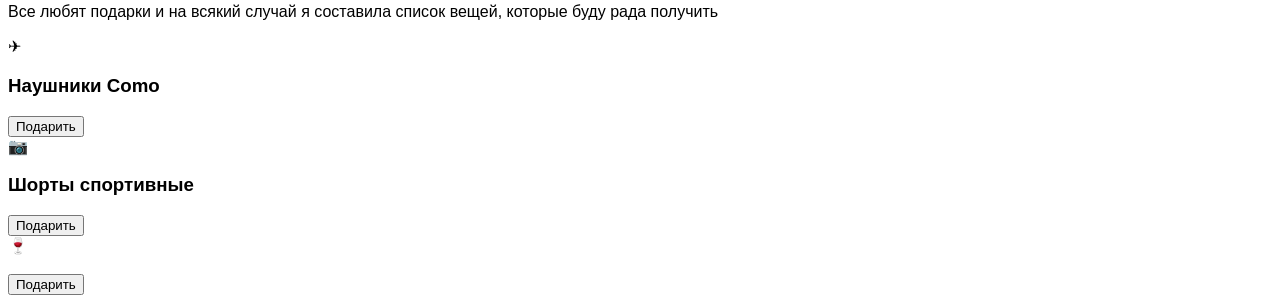
==== commit 5c32915e: "Update index.html" ====
--- a/index.html
+++ b/index.html
@@ -24,42 +24,19 @@
     </div>
     <div class="invitation">
         <h1 class="invitation">ПРИГЛАШЕНИЕ</h1>
-<<<<<<< HEAD
-    </div class="main">
-    <div>
-        <img src="string2.jpeg"alt="Раздели со мной этот день">
-=======
     </div class="main">
     <div class="string">
         <p>Раздели со мной этот день</p>
->>>>>>> 2df9a830c7db6355ac8c479ce5e0d3e7273be1ea
     </div>
-<<<<<<< HEAD
-    <div class="date">
-        <h2>31 августа и 1 сентября</h2>
-    </div>
-    <div>
-        <img src="string1.jpeg"alt="Буду рада">
-    </div>
-    <div>
-        <img src="kitty.jpeg"alt="Kitty">
-    </div>
-=======
     <div class="date" id="events">
         <h2>31 августа и 1 сентября</h2>
     </div>
     <div class="string">
         <p>Я буду рада показать тебе мой маленький мир</p>
     </div>
->>>>>>> 2df9a830c7db6355ac8c479ce5e0d3e7273be1ea
         <div class="content">
-<<<<<<< HEAD
-            <div class="event"  id="events">
-                <img src="hobby.jpeg" alt="Фото 3">
-=======
             <div class="event">
                 <img src="hobby.jpg" alt="Фото 3">
->>>>>>> 2df9a830c7db6355ac8c479ce5e0d3e7273be1ea
                 <p>31 августа 17:00</p>
                 <h3>Мастер-классы</h3>
                 <p class="event-info">Соберемся для совместного творчества, ниже будут варианты на выбор</p>
@@ -106,22 +83,7 @@
                 }
             </script>                
         </div>
-<<<<<<< HEAD
-        <div class="gallery">
-            <div class="photo">
-                <img src="photo2.jpg" alt="Фото 1">
-            </div>
-            <div class="photo">
-                <img src="photo2.jpg"Фото 2">
-            </div>
-            <div class="photo">
-                <img src="photo3.jpg" alt="Фото 3">
-            </div>
-        </div>
-        <h2 class="header">Подарки</h2>
-=======
         <h2 class="header" id="gift">Подарки</h2>
->>>>>>> 2df9a830c7db6355ac8c479ce5e0d3e7273be1ea
         <p class="gifts-container">
             Все любят подарки и на всякий случай я составила список вещей, которые буду рада получить
         </p>
@@ -143,4 +105,4 @@
             </div>
         </div>    
 </body>
-</html>+</html>
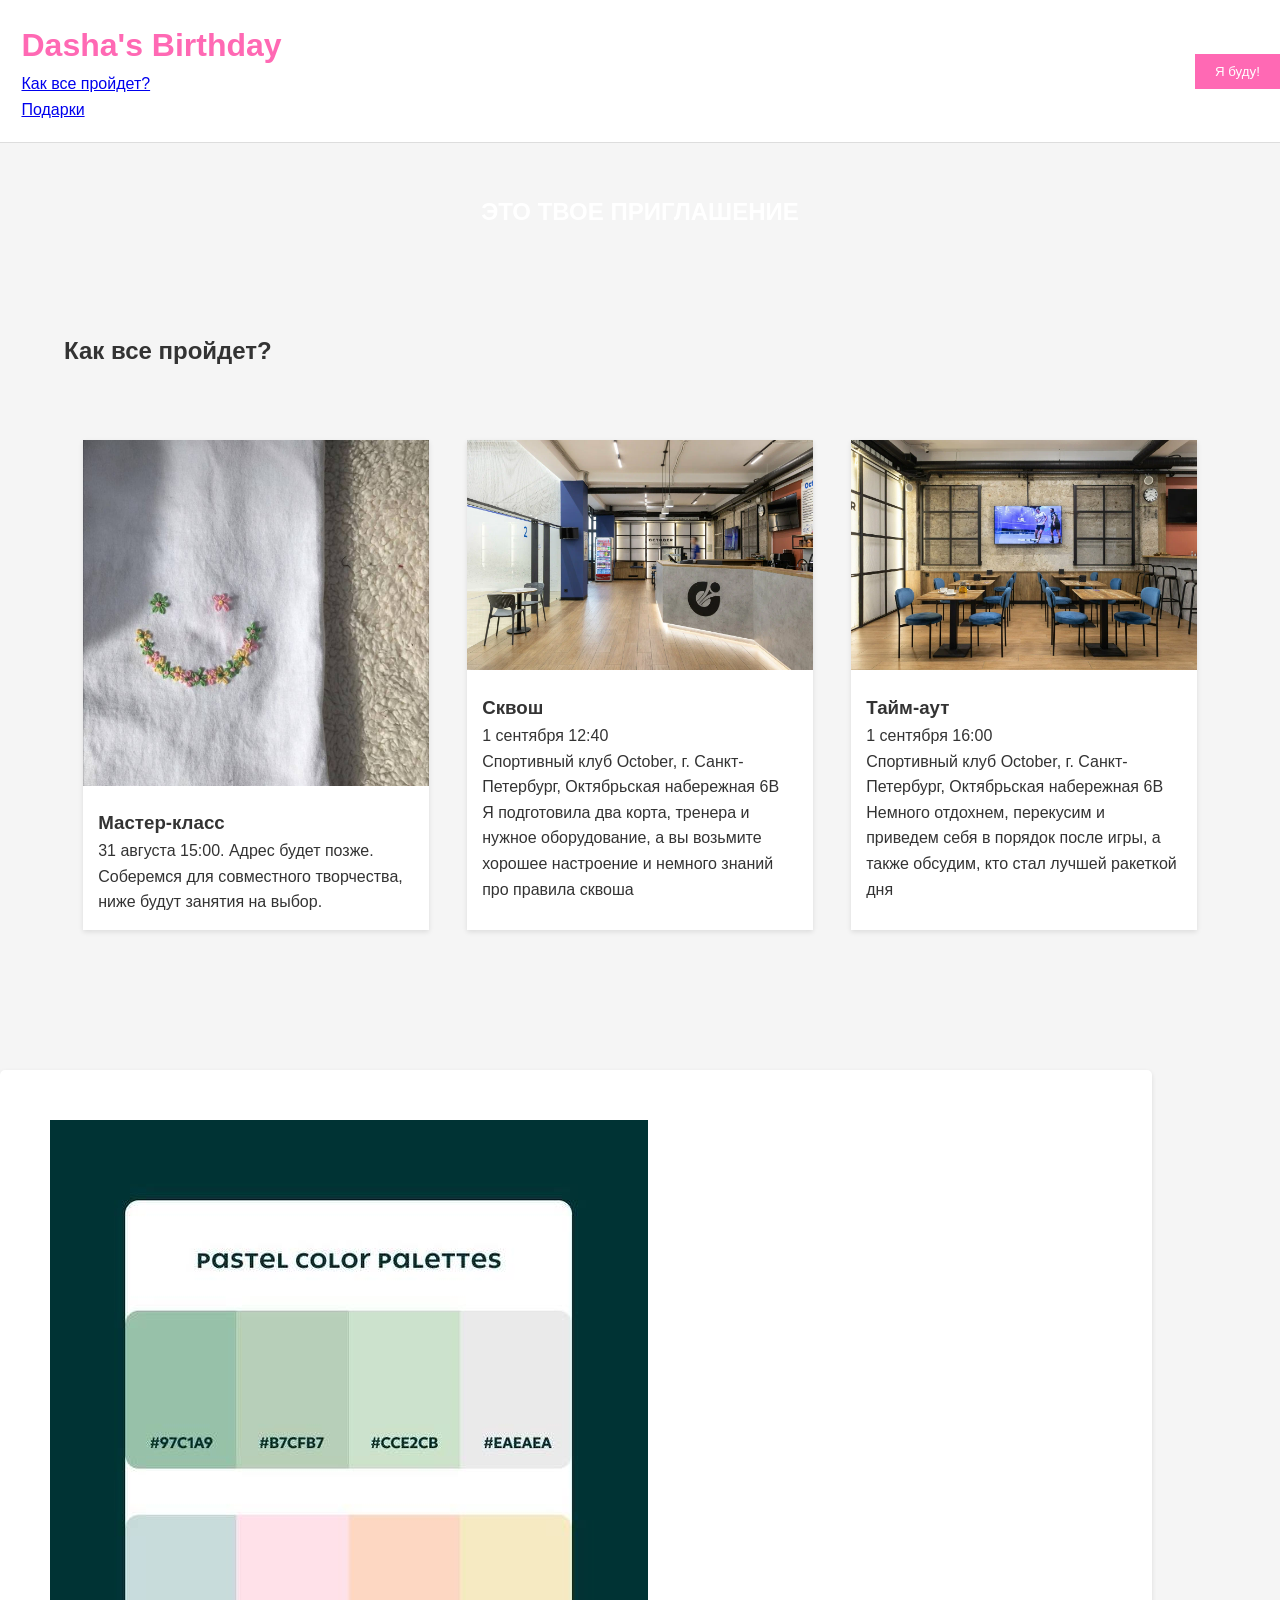
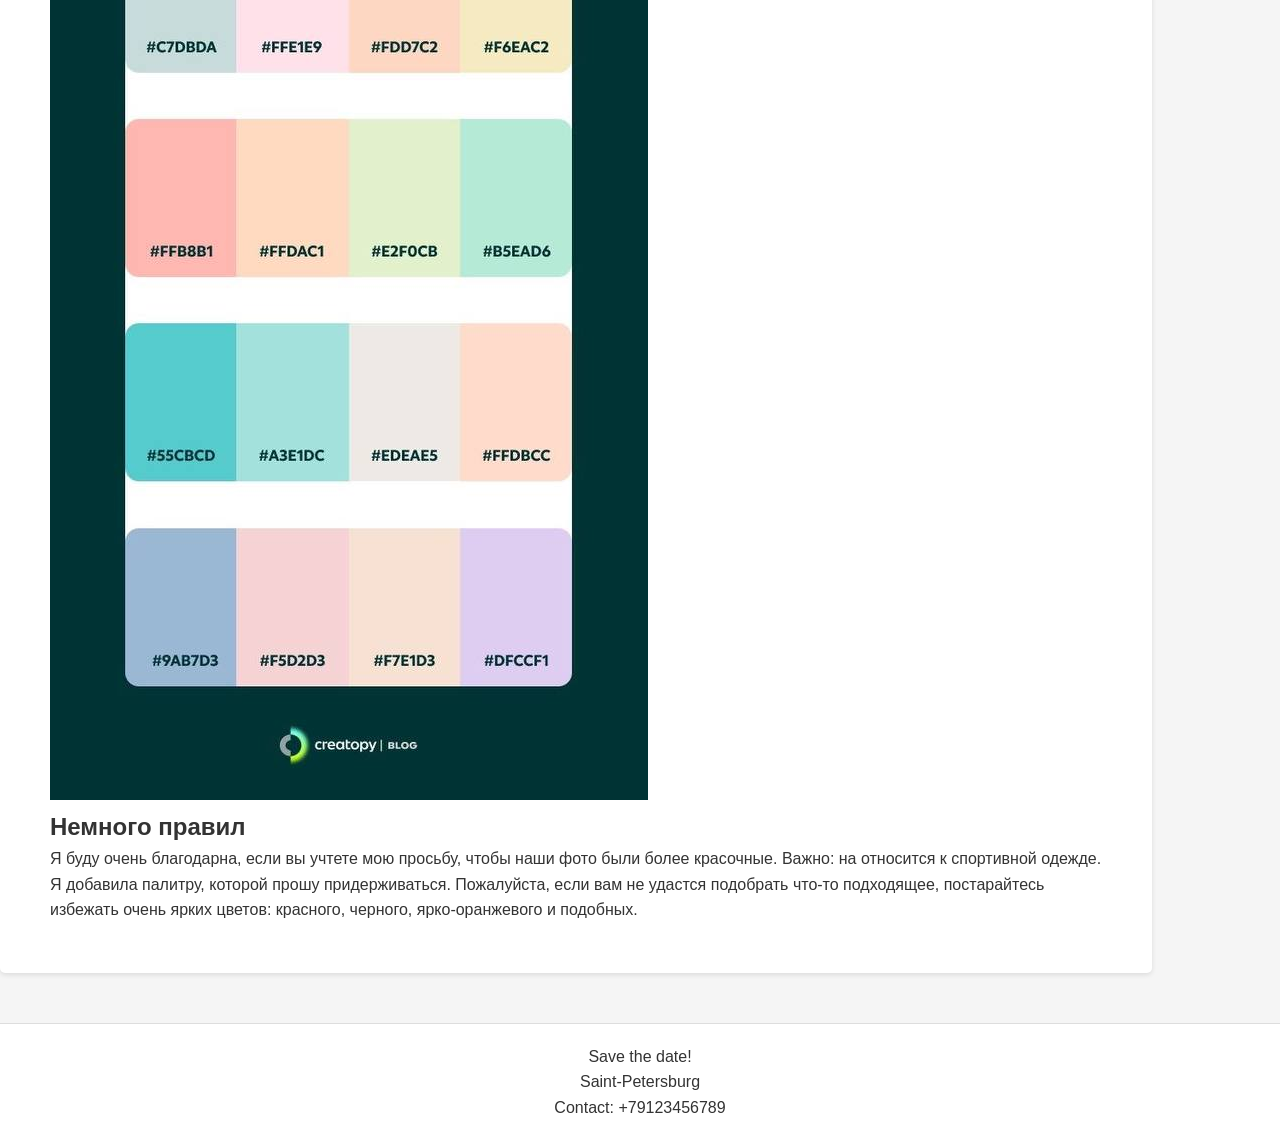
==== commit 45464179: "new version3" ====
--- a/index.html
+++ b/index.html
@@ -1,108 +1,87 @@
 <!DOCTYPE html>
 <html lang="ru">
 <head>
-    <link rel="stylesheet" type="text/css" href="style.css">
     <meta charset="UTF-8">
-    <title>Dasha's b-day</title>
-    <link rel="preconnect" href="https://fonts.googleapis.com">
-    <link rel="preconnect" href="https://fonts.gstatic.com" crossorigin>
-    <link href="https://fonts.googleapis.com/css2?family=PT+Sans:ital,wght@0,400;0,700;1,400;1,700&display=swap" rel="stylesheet">
+    <meta name="viewport" content="width=device-width, initial-scale=1.0">
+    <title>Birthday Invitation</title>
+    <link rel="stylesheet" href="style2.css">
+    <script>src="script.js"</script>
 </head>
 <body>
     <header>
-        <div id="menu">
-            <a href="#events">Как все пройдет?</a>
-            <a href="#applying">Я буду!</a>
-            <a href="#gift">Подарки</a>
+        <div class="container">
+            <h1>Dasha's Birthday</h1>
+            <nav>
+                <ul>
+                    <a href="#how-it-goes">Как все пройдет?</a>
+                </ul>
+                <ul>
+                    <a href="#gifts">Подарки</a>
+                </ul>
+            </nav>
         </div>
+        <button href="#applying" id="button-toggle-form" onclick="toggleForm()">Я буду!</button>
     </header>
-    <div class="this">    
-        <h1 class="this">ЭТО</h1>
-    </div>
-    <div class="yours">
-        <h1 class="yours">ТВОЕ</h1>
-    </div>
-    <div class="invitation">
-        <h1 class="invitation">ПРИГЛАШЕНИЕ</h1>
-    </div class="main">
-    <div class="string">
-        <p>Раздели со мной этот день</p>
-    </div>
-    <div class="date" id="events">
-        <h2>31 августа и 1 сентября</h2>
-    </div>
-    <div class="string">
-        <p>Я буду рада показать тебе мой маленький мир</p>
-    </div>
-        <div class="content">
+
+    <section id="invitation">
+        <div class="container">
+            <h2>ЭТО ТВОЕ ПРИГЛАШЕНИЕ</h2>
+        </div>
+    </section>
+
+    <section id="how-it-goes" class="container">
+        <h2>Как все пройдет?</h2>
+        <div class="events" id="how-it-goes">
             <div class="event">
-                <img src="hobby.jpg" alt="Фото 3">
-                <p>31 августа 17:00</p>
-                <h3>Мастер-классы</h3>
-                <p class="event-info">Соберемся для совместного творчества, ниже будут варианты на выбор</p>
-                <p class="address">Адрес определим позже</p>
+                <img src="hobby2.jpeg" alt="Master Class">
+                <div>
+                    <h3>Мастер-класс</h3>
+                    <p>31 августа 15:00. Адрес будет позже. Соберемся для совместного творчества, ниже будут занятия на выбор.</p>
+                </div>
             </div>
             <div class="event">
-                <img src="squash.webp" alt="Фото 1">
-                <p>1 сентября 12:45</p>
-                <h3>Сквош</h3>
-                <p class="event-info">Я подготовила два корта, тренера и нужное оборудование, а вы возьмите хорошее настроение и немного знаний про правила сквоша</p>
-                <p class="address">Спортивный клуб October, г. Санкт-Петербург, Октябрьская набережная 6В</p>
+                <img src="squash.webp" alt="Squash">
+                <div>
+                    <h3>Сквош</h3>
+                    <p>1 сентября 12:40</p>
+                    <p>Спортивный клуб October, г. Санкт-Петербург, Октябрьская набережная 6В</p>
+                    <p>Я подготовила два корта, тренера и нужное оборудование, а вы возьмите хорошее настроение и немного знаний про правила сквоша</p>
+                </div>
             </div>
             <div class="event">
-                <img src="squash2.webp" alt="Фото 2">
-                <p>1 сентября 15:00</p>
-                <h3>Таймаут</h3>
-                <p class="event-info">Немного отдохнем, перекусим и приведем себя в порядок после игры, а также обсудим, кто стал лучшей ракеткой дня</p>
+                <img src="squash2.webp" alt="Table Talk">
+                <div>
+                    <h3>Тайм-аут</h3>
+                    <p>1 сентября 16:00</p>
+                    <p>Спортивный клуб October, г. Санкт-Петербург, Октябрьская набережная 6В</p>
+                    <p>Немного отдохнем, перекусим и приведем себя в порядок после игры, а также обсудим, кто стал лучшей ракеткой дня</p>
+                </div>
             </div>
         </div>
-        <div class="info">
-            <p id="applying">Прошу вас подтвердить своё присутствие!</p>
-            <button class="confirmation" onclick="openModal()">Я буду!</button>
-            <div role="dialog" id="modal" class="modal">
-                <div class="modal-content">
-                    <span class="close" onclick="closeModal()">&times;</span>
-                    <script src="https://forms.yandex.ru/_static/embed.js"></script>
-                    <iframe id="iframeModal" src="https://forms.yandex.ru/u/66bcd2cb50569017d92f8693/?iframe=1" frameborder="0" name="ya-form-66bcd2cb50569017d92f8693"></iframe>
-                </div>
-            </div>
-            <script>
-                function openModal() {
-                    document.getElementById('modal').style.display = 'block';
-                }
-        
-                function closeModal() {
-                    document.getElementById('modal').style.display = 'none';
-                }
-        
-                window.onclick = function(event) {
-                    var modal = document.getElementById('modal');
-                    if (event.target == modal) {
-                        closeModal();
-                    }
-                }
-            </script>                
+    </section>
+
+    <section id="rules" class="container">
+        <div>
+            <img src="palette.jpg" alt="palette">
         </div>
-        <h2 class="header" id="gift">Подарки</h2>
-        <p class="gifts-container">
-            Все любят подарки и на всякий случай я составила список вещей, которые буду рада получить
-        </p>
-        <div class="gifts-container">
-            <div class="gift">
-                <span class="gift-icon">&#x2708;</span>
-                <h3><a href=""></a>Наушники Como</h3>
-                <button type="button">Подарить</button>
-            </div>
-            <div class="gift">
-                <span class="gift-icon">&#x1F4F7;</span>
-                <h3><a href=""></a>Шорты спортивные</h3>
-                <button type="button">Подарить</button>
-            </div>
-            <div class="gift" id="gift">
-                <span class="gift-icon">&#x1F377;</span>
-                <h3></h3>
-                <button type="button">Подарить</button>
-            </div>
-        </div>    
+        <h2>Немного правил</h2>
+        <p>Я буду очень благодарна, если вы учтете мою просьбу, чтобы наши фото были более красочные. Важно: на относится к спортивной одежде. Я добавила палитру, которой прошу придерживаться. Пожалуйста, если вам не удастся подобрать что-то подходящее, постарайтесь избежать очень ярких цветов: красного, черного, ярко-оранжевого и подобных.</p>
+    </section>
+
+    <section id="applying" class="container">
+        <form id="rsvp-form" class="hidden">
+            <p>Подтвердите свое присутствие!</p>
+            <button type="submit">Я буду!</button>
+        </form>
+    </section>
+
+    <footer>
+        <div class="container">
+            <p>Save the date!</p>
+            <p>Saint-Petersburg</p>
+            <p>Contact: +79123456789</p>
+        </div>
+    </footer>
+    <script src="script.js"></script>
 </body>
-</html>
+</html>
--- a/style2.css
+++ b/style2.css
@@ -0,0 +1,139 @@
+* {
+    box-sizing: border-box;
+    margin: 0;
+    padding: 0;
+}
+
+body {
+    font-family: Arial, sans-serif;
+    background-color: #f5f5f5;
+    color: #333;
+    line-height: 1.6;
+}
+
+.container {
+    width: 90%;
+    margin: 0 auto;
+}
+
+header {
+    background: #fff;
+    padding: 20px 0;
+    border-bottom: 1px solid #ddd;
+    display: flex;
+    justify-content: space-between;
+    align-items: center;
+}
+
+header h1 {
+    color: #ff69b4;
+}
+
+header nav ul {
+    list-style:
+
+
+none;
+}
+
+header nav ul li {
+    display: inline;
+    margin-left: 20px;
+}
+
+header nav ul li a {
+    text-decoration: none;
+    color: #333;
+}
+
+#button-toggle-form {
+    background: #ff69b4;
+    border: none;
+    padding: 10px 20px;
+    color: #fff;
+    cursor: pointer;
+}
+
+#invitation {
+    background-image: image-set('background.jpg');
+    background: no-repeat center center/cover;
+    color: #fff;
+    text-align: center;
+    padding: 50px 0;
+}
+
+#how-it-goes {
+    padding: 50px 0;
+}
+
+.events {
+    display: flex;
+    justify-content: space-around;
+    flex-wrap: wrap;
+}
+
+.event {
+    width: 30%;
+    background: #fff;
+    margin: 20px 0;
+    box-shadow: 0 2px 5px rgba(0,0,0,0.1);
+}
+
+.event img {
+    width: 100%;
+    height: auto;
+}
+
+.event div {
+    padding: 15px;
+}
+
+#rules {
+    background: #fff;
+    padding: 50px;
+    margin: 20px 0;
+    border-radius: 5px;
+    box-shadow: 0 2px 5px rgba(0,0,0,0.1);
+}
+
+#rsvp {
+    background: #fff;
+    padding: 50px;
+    margin: 20px 0;
+    border-radius: 5px;
+    box-shadow: 0 2px 5px rgba(0,0,0,0.1);
+    text-align: center;
+}
+
+form p {
+    margin-bottom: 20px;
+}
+
+form input, form button {
+    padding: 10px;
+    margin: 5px 0;
+    width: 80%;
+    max-width: 300px;
+    display: block;
+    margin-left: auto;
+    margin-right: auto;
+}
+
+form button {
+    background: #ff69b4;
+    border: none;
+    color: #fff;
+    cursor: pointer;
+}
+
+.hidden {
+    display: none;
+}
+
+footer {
+    padding: 20px 0;
+    text-align: center;
+    background: #fff;
+    border-top: 1px solid #ddd;
+    margin-top: 50px;
+}
